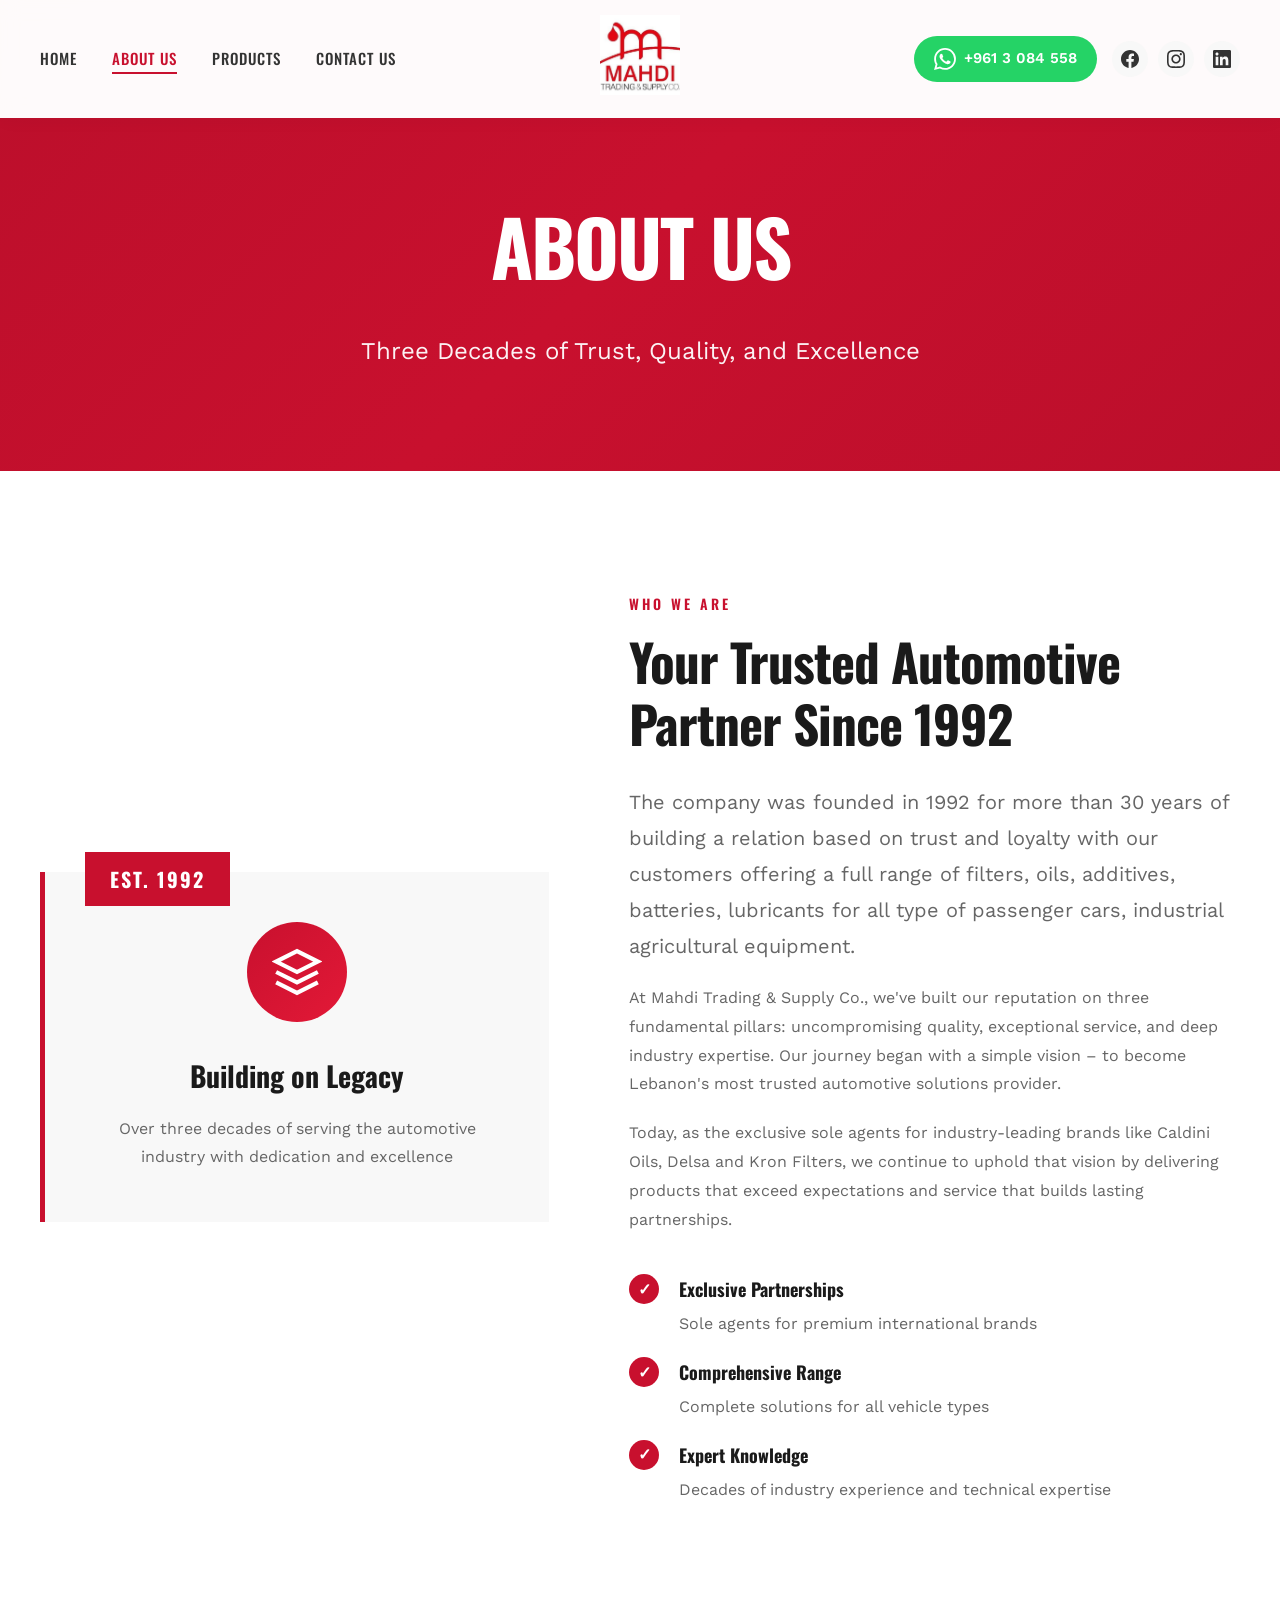
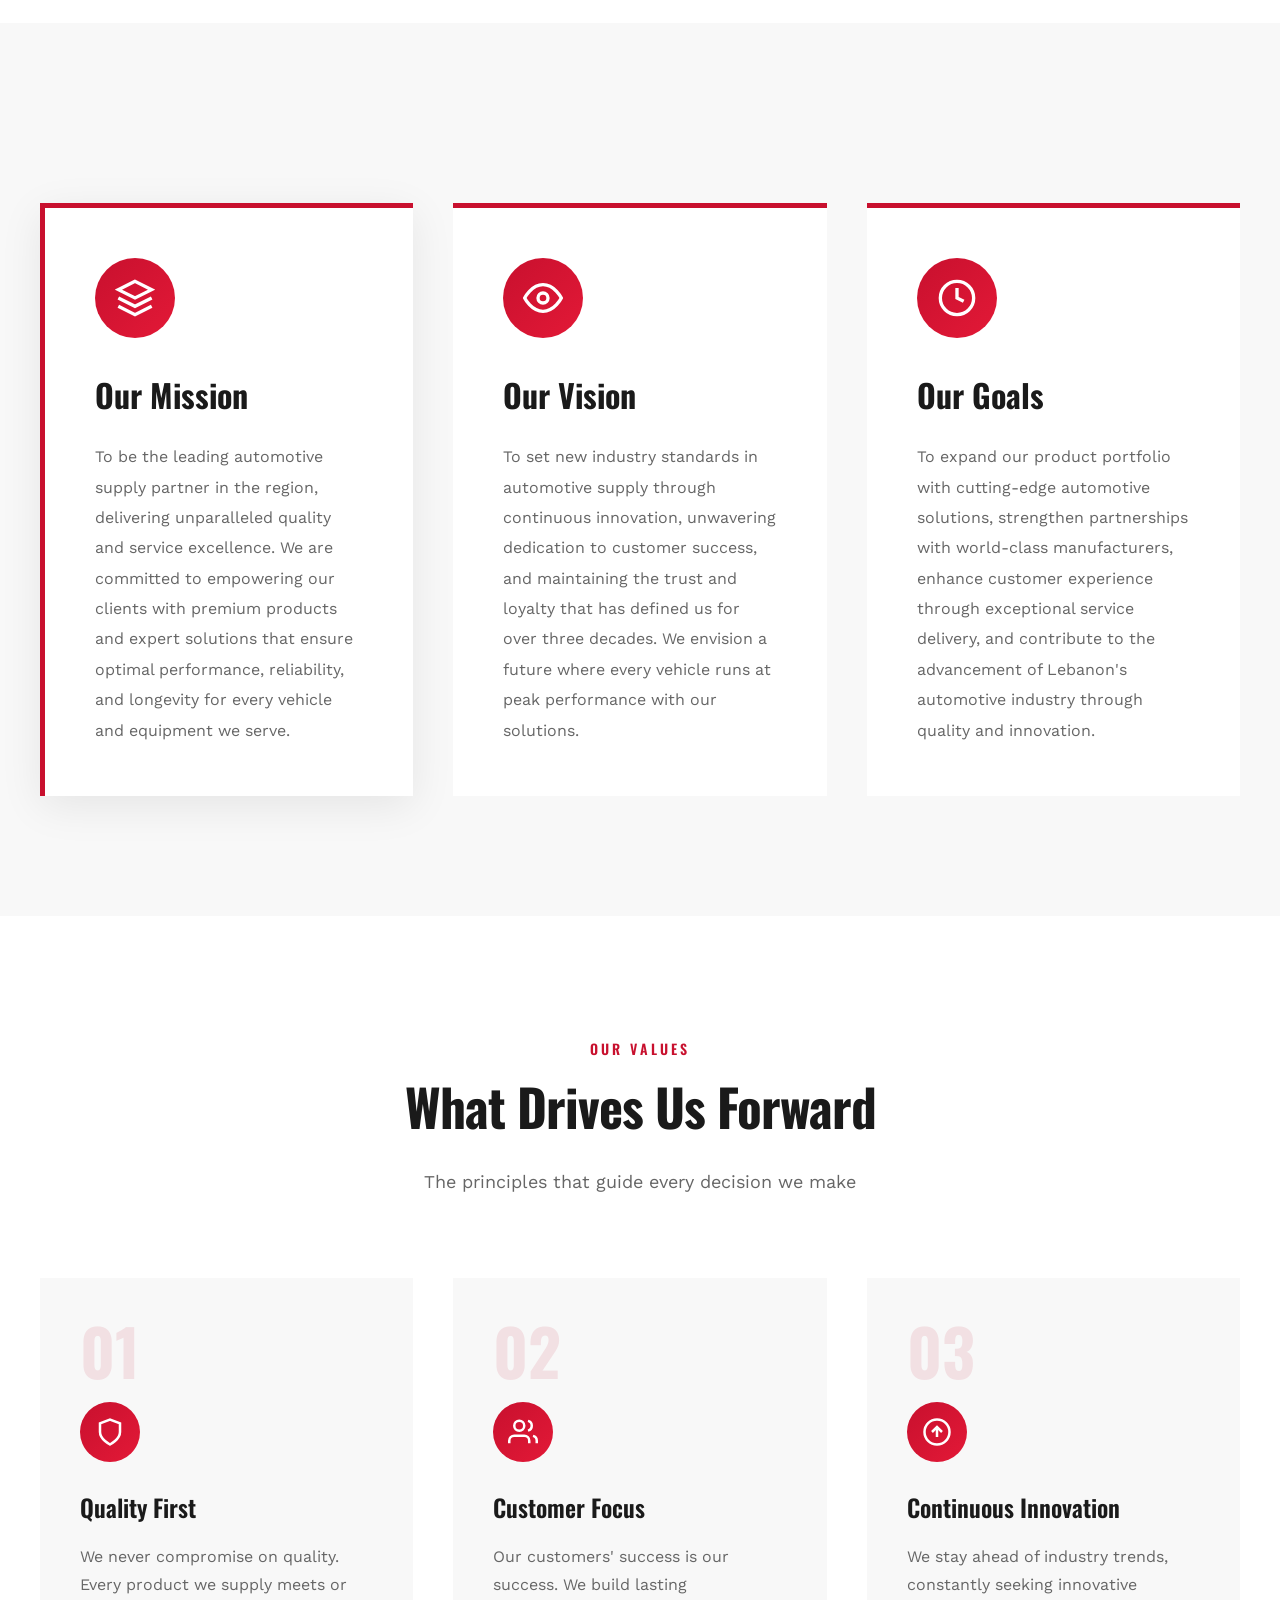
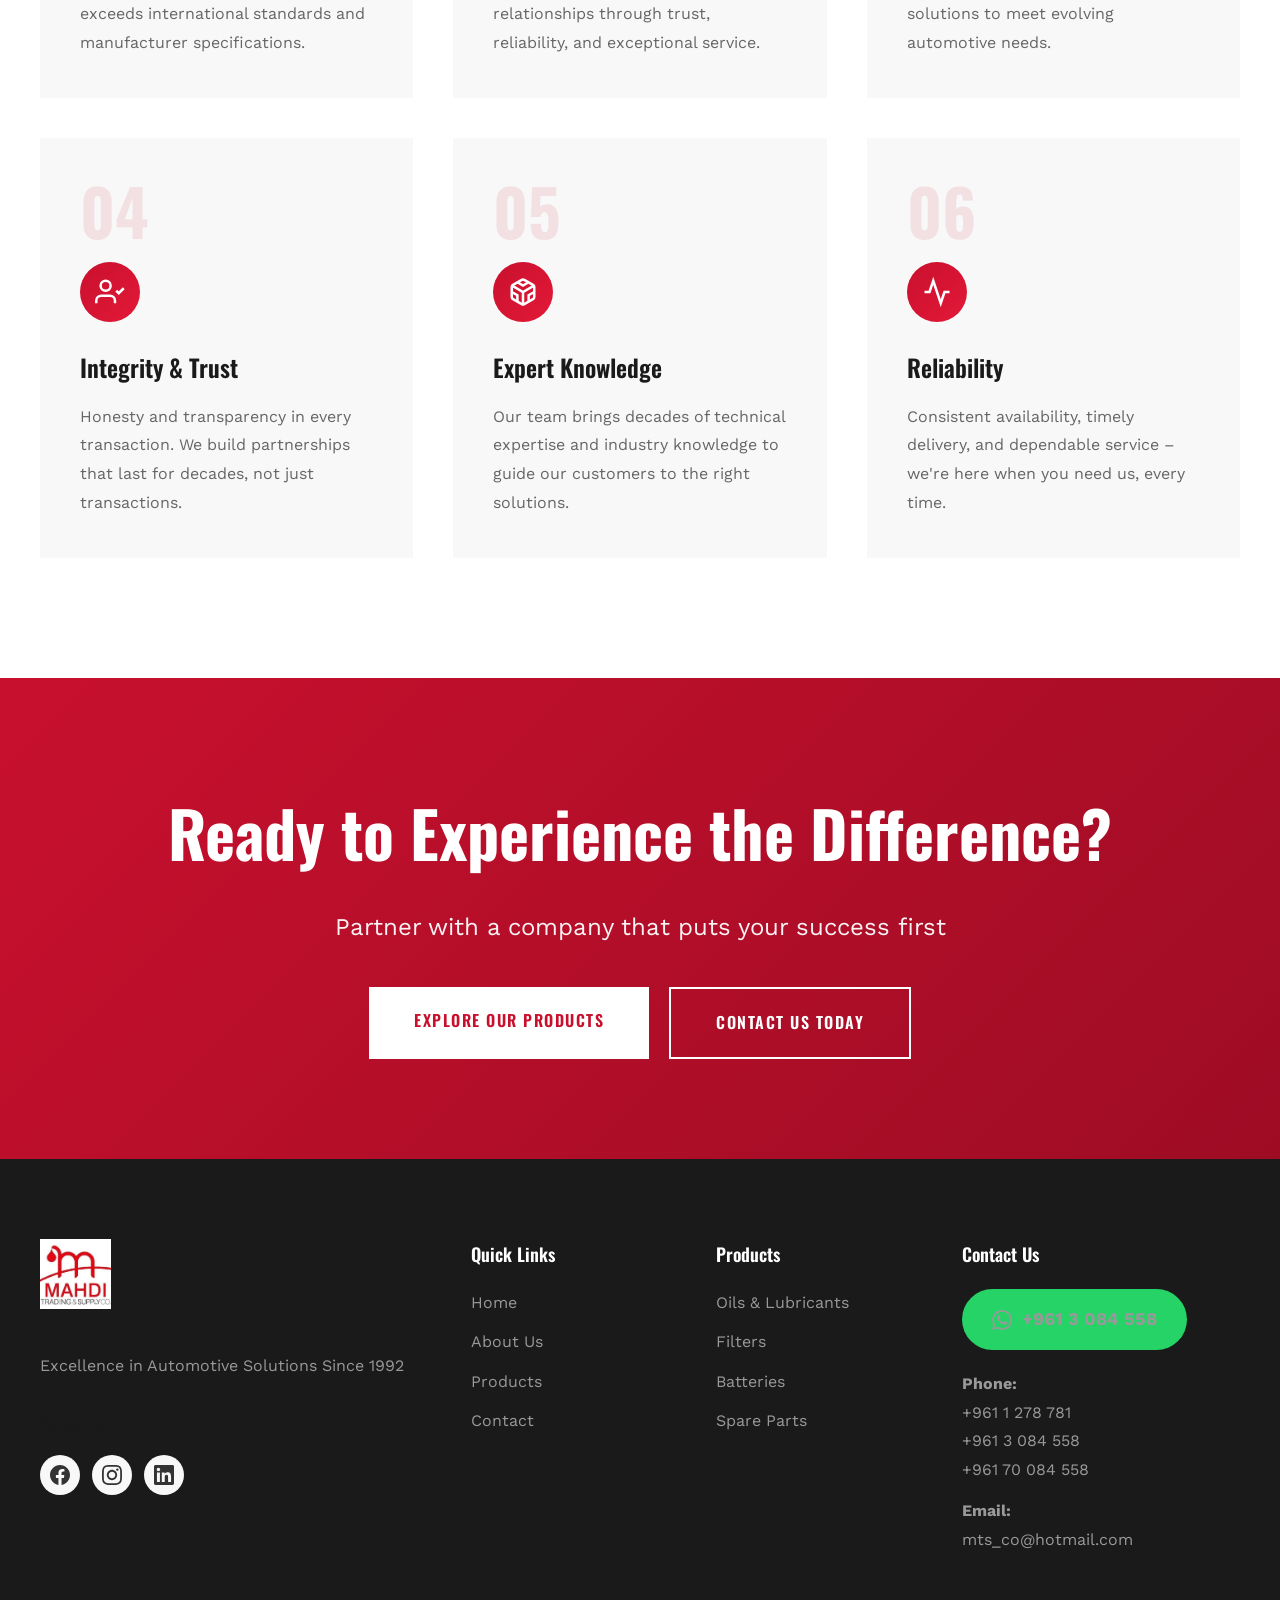
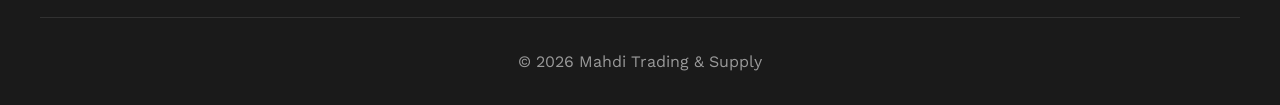
==== about.html @ 96a310af "Initial Commit" ====
<!DOCTYPE html>
<html lang="en">
<head>
    <meta charset="UTF-8">
    <meta name="viewport" content="width=device-width, initial-scale=1.0">
    <title>About Us - Mahdi Trading & Supply Co.</title>
    <link rel="icon" type="image/png" href="Images/logo.jpeg"><link rel="icon" type="image/png" href="Images/logo.jpeg">
    <link rel="stylesheet" href="styles.css">
    <link rel="preconnect" href="https://fonts.googleapis.com">
    <link rel="preconnect" href="https://fonts.gstatic.com" crossorigin>
    <link href="https://fonts.googleapis.com/css2?family=Oswald:wght@400;500;600;700&family=Work+Sans:wght@300;400;500;600&display=swap" rel="stylesheet">
</head>
<body class="about-page">
    <!-- Navigation -->
    <nav class="navbar" id="navbar">
        <div class="container nav-container">
            <ul class="nav-menu" id="navMenu">
                <li><a href="index.html" class="nav-link">Home</a></li>
                <li><a href="about.html" class="nav-link active">About Us</a></li>
                <li class="nav-dropdown">
                    <a href="products.html" class="nav-link">Products</a>
                    <ul class="dropdown-menu">
                        <li><a href="products.html#oils">Oils & Lubricants</a></li>
                        <li><a href="products.html#filters">Filters</a></li>
                        <li><a href="products.html#batteries">Batteries</a></li>
                        <li><a href="products.html#spareparts">Spare Parts</a></li>
                    </ul>
                </li>
                <li><a href="contact.html" class="nav-link">Contact Us</a></li>
            </ul>
            
            <div class="logo-container">
                <a href="index.html">
                    <img src="Images/logo.jpeg" alt="Mahdi Trading & Supply Co." class="logo">
                </a>
            </div>
            
            <!-- WhatsApp & Social Media -->
            <div class="header-whatsapp">
                <a href="https://wa.me/9613084558" target="_blank" class="whatsapp-btn" title="WhatsApp Us">
                    <svg viewBox="0 0 24 24" fill="currentColor">
                        <path d="M17.472 14.382c-.297-.149-1.758-.867-2.03-.967-.273-.099-.471-.148-.67.15-.197.297-.767.966-.94 1.164-.173.199-.347.223-.644.075-.297-.15-1.255-.463-2.39-1.475-.883-.788-1.48-1.761-1.653-2.059-.173-.297-.018-.458.13-.606.134-.133.298-.347.446-.52.149-.174.198-.298.298-.497.099-.198.05-.371-.025-.52-.075-.149-.669-1.612-.916-2.207-.242-.579-.487-.5-.669-.51-.173-.008-.371-.01-.57-.01-.198 0-.52.074-.792.372-.272.297-1.04 1.016-1.04 2.479 0 1.462 1.065 2.875 1.213 3.074.149.198 2.096 3.2 5.077 4.487.709.306 1.262.489 1.694.625.712.227 1.36.195 1.871.118.571-.085 1.758-.719 2.006-1.413.248-.694.248-1.289.173-1.413-.074-.124-.272-.198-.57-.347m-5.421 7.403h-.004a9.87 9.87 0 01-5.031-1.378l-.361-.214-3.741.982.998-3.648-.235-.374a9.86 9.86 0 01-1.51-5.26c.001-5.45 4.436-9.884 9.888-9.884 2.64 0 5.122 1.03 6.988 2.898a9.825 9.825 0 012.893 6.994c-.003 5.45-4.437 9.884-9.885 9.884m8.413-18.297A11.815 11.815 0 0012.05 0C5.495 0 .16 5.335.157 11.892c0 2.096.547 4.142 1.588 5.945L.057 24l6.305-1.654a11.882 11.882 0 005.683 1.448h.005c6.554 0 11.89-5.335 11.893-11.893a11.821 11.821 0 00-3.48-8.413z"/>
                    </svg>
                    <span>+961 3 084 558</span>
                </a>
                
                <div class="social-media-icons">
                    <a href="https://www.facebook.com/your-page" target="_blank" class="social-icon" title="Facebook">
                        <svg viewBox="0 0 24 24" fill="currentColor">
                            <path d="M24 12.073c0-6.627-5.373-12-12-12s-12 5.373-12 12c0 5.99 4.388 10.954 10.125 11.854v-8.385H7.078v-3.47h3.047V9.43c0-3.007 1.792-4.669 4.533-4.669 1.312 0 2.686.235 2.686.235v2.953H15.83c-1.491 0-1.956.925-1.956 1.874v2.25h3.328l-.532 3.47h-2.796v8.385C19.612 23.027 24 18.062 24 12.073z"/>
                        </svg>
                    </a>
                    <a href="https://www.instagram.com/your-account" target="_blank" class="social-icon" title="Instagram">
                        <svg viewBox="0 0 24 24" fill="currentColor">
                            <path d="M12 2.163c3.204 0 3.584.012 4.85.07 3.252.148 4.771 1.691 4.919 4.919.058 1.265.069 1.645.069 4.849 0 3.205-.012 3.584-.069 4.849-.149 3.225-1.664 4.771-4.919 4.919-1.266.058-1.644.07-4.85.07-3.204 0-3.584-.012-4.849-.07-3.26-.149-4.771-1.699-4.919-4.92-.058-1.265-.07-1.644-.07-4.849 0-3.204.013-3.583.07-4.849.149-3.227 1.664-4.771 4.919-4.919 1.266-.057 1.645-.069 4.849-.069zm0-2.163c-3.259 0-3.667.014-4.947.072-4.358.2-6.78 2.618-6.98 6.98-.059 1.281-.073 1.689-.073 4.948 0 3.259.014 3.668.072 4.948.2 4.358 2.618 6.78 6.98 6.98 1.281.058 1.689.072 4.948.072 3.259 0 3.668-.014 4.948-.072 4.354-.2 6.782-2.618 6.979-6.98.059-1.28.073-1.689.073-4.948 0-3.259-.014-3.667-.072-4.947-.196-4.354-2.617-6.78-6.979-6.98-1.281-.059-1.69-.073-4.949-.073zm0 5.838c-3.403 0-6.162 2.759-6.162 6.162s2.759 6.163 6.162 6.163 6.162-2.759 6.162-6.163c0-3.403-2.759-6.162-6.162-6.162zm0 10.162c-2.209 0-4-1.79-4-4 0-2.209 1.791-4 4-4s4 1.791 4 4c0 2.21-1.791 4-4 4zm6.406-11.845c-.796 0-1.441.645-1.441 1.44s.645 1.44 1.441 1.44c.795 0 1.439-.645 1.439-1.44s-.644-1.44-1.439-1.44z"/>
                        </svg>
                    </a>
                    <a href="https://www.linkedin.com/company/your-company" target="_blank" class="social-icon" title="LinkedIn">
                        <svg viewBox="0 0 24 24" fill="currentColor">
                            <path d="M20.447 20.452h-3.554v-5.569c0-1.328-.027-3.037-1.852-3.037-1.853 0-2.136 1.445-2.136 2.939v5.667H9.351V9h3.414v1.561h.046c.477-.9 1.637-1.85 3.37-1.85 3.601 0 4.267 2.37 4.267 5.455v6.286zM5.337 7.433c-1.144 0-2.063-.926-2.063-2.065 0-1.138.92-2.063 2.063-2.063 1.14 0 2.064.925 2.064 2.063 0 1.139-.925 2.065-2.064 2.065zm1.782 13.019H3.555V9h3.564v11.452zM22.225 0H1.771C.792 0 0 .774 0 1.729v20.542C0 23.227.792 24 1.771 24h20.451C23.2 24 24 23.227 24 22.271V1.729C24 .774 23.2 0 22.222 0h.003z"/>
                        </svg>
                    </a>
                </div>
            </div>

            <button class="nav-toggle" id="navToggle" aria-label="Toggle navigation">
                <span></span>
                <span></span>
                <span></span>
            </button>
        </div>
    </nav>

    <!-- Page Hero -->
    <section class="page-hero">
        <div class="hero-background">
            <div class="gradient-overlay"></div>
        </div>
        <div class="container">
            <div class="page-hero-content">
                <h1 class="page-title">About Us</h1>
                <p class="page-subtitle">Three Decades of Trust, Quality, and Excellence</p>
            </div>
        </div>
    </section>

    <!-- Who We Are Section -->
    <section class="who-we-are-section">
        <div class="container">
            <div class="content-wrapper">
                <div class="content-visual">
                    <div class="visual-card">
                        <div class="year-badge">EST. 1992</div>
                        <div class="visual-content">
                            <div class="icon-wrapper">
                                <svg viewBox="0 0 24 24" fill="none" stroke="currentColor" stroke-width="2">
                                    <path d="M12 2L2 7l10 5 10-5-10-5z"/>
                                    <path d="M2 17l10 5 10-5"/>
                                    <path d="M2 12l10 5 10-5"/>
                                </svg>
                            </div>
                            <h3>Building on Legacy</h3>
                            <p>Over three decades of serving the automotive industry with dedication and excellence</p>
                        </div>
                    </div>
                </div>

                <div class="content-text">
                    <div class="section-label-custom">Who We Are</div>
                    <h2 class="section-title-custom">Your Trusted Automotive Partner Since 1992</h2>
                    <div class="text-content">
                        <p class="lead-paragraph">
                            The company was founded in 1992 for more than 30 years of building a relation based on trust and loyalty with our customers offering a full range of filters, oils, additives, batteries, lubricants for all type of passenger cars, industrial agricultural equipment.
                        </p>
                        <p>
                            At Mahdi Trading & Supply Co., we've built our reputation on three fundamental pillars: uncompromising quality, exceptional service, and deep industry expertise. Our journey began with a simple vision – to become Lebanon's most trusted automotive solutions provider.
                        </p>
                        <p>
                            Today, as the exclusive sole agents for industry-leading brands like Caldini Oils, Delsa and Kron Filters, we continue to uphold that vision by delivering products that exceed expectations and service that builds lasting partnerships.
                        </p>
                    </div>

                    <div class="key-facts">
                        <div class="fact-item">
                            <div class="fact-icon">✓</div>
                            <div class="fact-text">
                                <strong>Exclusive Partnerships</strong>
                                <span>Sole agents for premium international brands</span>
                            </div>
                        </div>
                        <div class="fact-item">
                            <div class="fact-icon">✓</div>
                            <div class="fact-text">
                                <strong>Comprehensive Range</strong>
                                <span>Complete solutions for all vehicle types</span>
                            </div>
                        </div>
                        <div class="fact-item">
                            <div class="fact-icon">✓</div>
                            <div class="fact-text">
                                <strong>Expert Knowledge</strong>
                                <span>Decades of industry experience and technical expertise</span>
                            </div>
                        </div>
                    </div>
                </div>
            </div>
        </div>
    </section>

    <!-- Mission & Vision Section -->
    <section class="mission-vision-section">
        <div class="container">
            <div class="mission-vision-grid">
                <!-- Mission -->
                <div class="mv-card mission-card">
                    <div class="mv-icon">
                        <svg viewBox="0 0 24 24" fill="none" stroke="currentColor" stroke-width="2">
                            <path d="M12 2L2 7l10 5 10-5-10-5z"/>
                            <path d="M2 17l10 5 10-5"/>
                            <path d="M2 12l10 5 10-5"/>
                        </svg>
                    </div>
                    <h3 class="mv-title">Our Mission</h3>
                    <p class="mv-description">
                        To be the leading automotive supply partner in the region, delivering unparalleled quality and service excellence. We are committed to empowering our clients with premium products and expert solutions that ensure optimal performance, reliability, and longevity for every vehicle and equipment we serve.
                    </p>
                </div>

                <!-- Vision -->
                <div class="mv-card vision-card">
                    <div class="mv-icon">
                        <svg viewBox="0 0 24 24" fill="none" stroke="currentColor" stroke-width="2">
                            <path d="M1 12s4-8 11-8 11 8 11 8-4 8-11 8-11-8-11-8z"/>
                            <circle cx="12" cy="12" r="3"/>
                        </svg>
                    </div>
                    <h3 class="mv-title">Our Vision</h3>
                    <p class="mv-description">
                        To set new industry standards in automotive supply through continuous innovation, unwavering dedication to customer success, and maintaining the trust and loyalty that has defined us for over three decades. We envision a future where every vehicle runs at peak performance with our solutions.
                    </p>
                </div>

                <!-- Goals -->
                <div class="mv-card goals-card">
                    <div class="mv-icon">
                        <svg viewBox="0 0 24 24" fill="none" stroke="currentColor" stroke-width="2">
                            <circle cx="12" cy="12" r="10"/>
                            <polyline points="12 6 12 12 16 14"/>
                        </svg>
                    </div>
                    <h3 class="mv-title">Our Goals</h3>
                    <p class="mv-description">
                        To expand our product portfolio with cutting-edge automotive solutions, strengthen partnerships with world-class manufacturers, enhance customer experience through exceptional service delivery, and contribute to the advancement of Lebanon's automotive industry through quality and innovation.
                    </p>
                </div>
            </div>
        </div>
    </section>

    <!-- Core Values Section -->
    <section class="values-section">
        <div class="container">
            <div class="section-header-centered">
                <div class="section-label-custom">Our Values</div>
                <h2 class="section-title-custom">What Drives Us Forward</h2>
                <p class="section-subtitle-custom">The principles that guide every decision we make</p>
            </div>

            <div class="values-grid">
                <div class="value-card">
                    <div class="value-number">01</div>
                    <div class="value-icon">
                        <svg viewBox="0 0 24 24" fill="none" stroke="currentColor" stroke-width="2">
                            <path d="M12 22s8-4 8-10V5l-8-3-8 3v7c0 6 8 10 8 10z"/>
                        </svg>
                    </div>
                    <h3 class="value-title">Quality First</h3>
                    <p class="value-description">We never compromise on quality. Every product we supply meets or exceeds international standards and manufacturer specifications.</p>
                </div>

                <div class="value-card">
                    <div class="value-number">02</div>
                    <div class="value-icon">
                        <svg viewBox="0 0 24 24" fill="none" stroke="currentColor" stroke-width="2">
                            <path d="M17 21v-2a4 4 0 0 0-4-4H5a4 4 0 0 0-4 4v2"/>
                            <circle cx="9" cy="7" r="4"/>
                            <path d="M23 21v-2a4 4 0 0 0-3-3.87"/>
                            <path d="M16 3.13a4 4 0 0 1 0 7.75"/>
                        </svg>
                    </div>
                    <h3 class="value-title">Customer Focus</h3>
                    <p class="value-description">Our customers' success is our success. We build lasting relationships through trust, reliability, and exceptional service.</p>
                </div>

                <div class="value-card">
                    <div class="value-number">03</div>
                    <div class="value-icon">
                        <svg viewBox="0 0 24 24" fill="none" stroke="currentColor" stroke-width="2">
                            <circle cx="12" cy="12" r="10"/>
                            <polyline points="16 12 12 8 8 12"/>
                            <line x1="12" y1="16" x2="12" y2="8"/>
                        </svg>
                    </div>
                    <h3 class="value-title">Continuous Innovation</h3>
                    <p class="value-description">We stay ahead of industry trends, constantly seeking innovative solutions to meet evolving automotive needs.</p>
                </div>

                <div class="value-card">
                    <div class="value-number">04</div>
                    <div class="value-icon">
                        <svg viewBox="0 0 24 24" fill="none" stroke="currentColor" stroke-width="2">
                            <path d="M16 21v-2a4 4 0 0 0-4-4H5a4 4 0 0 0-4 4v2"/>
                            <circle cx="8.5" cy="7" r="4"/>
                            <polyline points="17 11 19 13 23 9"/>
                        </svg>
                    </div>
                    <h3 class="value-title">Integrity & Trust</h3>
                    <p class="value-description">Honesty and transparency in every transaction. We build partnerships that last for decades, not just transactions.</p>
                </div>

                <div class="value-card">
                    <div class="value-number">05</div>
                    <div class="value-icon">
                        <svg viewBox="0 0 24 24" fill="none" stroke="currentColor" stroke-width="2">
                            <path d="M21 16V8a2 2 0 0 0-1-1.73l-7-4a2 2 0 0 0-2 0l-7 4A2 2 0 0 0 3 8v8a2 2 0 0 0 1 1.73l7 4a2 2 0 0 0 2 0l7-4A2 2 0 0 0 21 16z"/>
                            <polyline points="7.5 4.21 12 6.81 16.5 4.21"/>
                            <polyline points="7.5 19.79 7.5 14.6 3 12"/>
                            <polyline points="21 12 16.5 14.6 16.5 19.79"/>
                            <polyline points="3.27 6.96 12 12.01 20.73 6.96"/>
                            <line x1="12" y1="22.08" x2="12" y2="12"/>
                        </svg>
                    </div>
                    <h3 class="value-title">Expert Knowledge</h3>
                    <p class="value-description">Our team brings decades of technical expertise and industry knowledge to guide our customers to the right solutions.</p>
                </div>

                <div class="value-card">
                    <div class="value-number">06</div>
                    <div class="value-icon">
                        <svg viewBox="0 0 24 24" fill="none" stroke="currentColor" stroke-width="2">
                            <polyline points="22 12 18 12 15 21 9 3 6 12 2 12"/>
                        </svg>
                    </div>
                    <h3 class="value-title">Reliability</h3>
                    <p class="value-description">Consistent availability, timely delivery, and dependable service – we're here when you need us, every time.</p>
                </div>
            </div>
        </div>
    </section>

    <!-- CTA Section -->
    <section class="cta-section-alt">
        <div class="container">
            <div class="cta-content-centered">
                <h2 class="cta-title-large">Ready to Experience the Difference?</h2>
                <p class="cta-subtitle-large">Partner with a company that puts your success first</p>
                <div class="cta-buttons-centered">
                    <a href="products.html" class="btn btn-primary-large">Explore Our Products</a>
                    <a href="contact.html" class="btn btn-secondary-large">Contact Us Today</a>
                </div>
            </div>
        </div>
    </section>

    <!-- Footer -->
    <footer class="footer">
        <div class="container">
            <div class="footer-content">
                <div class="footer-logo">
                    <img src="Images/logo.jpeg" alt="Mahdi Trading & Supply Co." class="logo">
                    <p class="footer-tagline">Excellence in Automotive Solutions Since 1992</p>
                    <div class="footer-social-media">
                        <h4>Follow Us</h4>
                        <div class="footer-social-icons">
                            <a href="https://www.facebook.com/your-page" target="_blank" class="footer-social-icon" title="Facebook">
                                <svg viewBox="0 0 24 24" fill="currentColor">
                                    <path d="M24 12.073c0-6.627-5.373-12-12-12s-12 5.373-12 12c0 5.99 4.388 10.954 10.125 11.854v-8.385H7.078v-3.47h3.047V9.43c0-3.007 1.792-4.669 4.533-4.669 1.312 0 2.686.235 2.686.235v2.953H15.83c-1.491 0-1.956.925-1.956 1.874v2.25h3.328l-.532 3.47h-2.796v8.385C19.612 23.027 24 18.062 24 12.073z"/>
                                </svg>
                            </a>
                            <a href="https://www.instagram.com/your-account" target="_blank" class="footer-social-icon" title="Instagram">
                                <svg viewBox="0 0 24 24" fill="currentColor">
                                    <path d="M12 2.163c3.204 0 3.584.012 4.85.07 3.252.148 4.771 1.691 4.919 4.919.058 1.265.069 1.645.069 4.849 0 3.205-.012 3.584-.069 4.849-.149 3.225-1.664 4.771-4.919 4.919-1.266.058-1.644.07-4.85.07-3.204 0-3.584-.012-4.849-.07-3.26-.149-4.771-1.699-4.919-4.92-.058-1.265-.07-1.644-.07-4.849 0-3.204.013-3.583.07-4.849.149-3.227 1.664-4.771 4.919-4.919 1.266-.057 1.645-.069 4.849-.069zm0-2.163c-3.259 0-3.667.014-4.947.072-4.358.2-6.78 2.618-6.98 6.98-.059 1.281-.073 1.689-.073 4.948 0 3.259.014 3.668.072 4.948.2 4.358 2.618 6.78 6.98 6.98 1.281.058 1.689.072 4.948.072 3.259 0 3.668-.014 4.948-.072 4.354-.2 6.782-2.618 6.979-6.98.059-1.28.073-1.689.073-4.948 0-3.259-.014-3.667-.072-4.947-.196-4.354-2.617-6.78-6.979-6.98-1.281-.059-1.69-.073-4.949-.073zm0 5.838c-3.403 0-6.162 2.759-6.162 6.162s2.759 6.163 6.162 6.163 6.162-2.759 6.162-6.163c0-3.403-2.759-6.162-6.162-6.162zm0 10.162c-2.209 0-4-1.79-4-4 0-2.209 1.791-4 4-4s4 1.791 4 4c0 2.21-1.791 4-4 4zm6.406-11.845c-.796 0-1.441.645-1.441 1.44s.645 1.44 1.441 1.44c.795 0 1.439-.645 1.439-1.44s-.644-1.44-1.439-1.44z"/>
                                </svg>
                            </a>
                            <a href="https://www.linkedin.com/company/your-company" target="_blank" class="footer-social-icon" title="LinkedIn">
                                <svg viewBox="0 0 24 24" fill="currentColor">
                                    <path d="M20.447 20.452h-3.554v-5.569c0-1.328-.027-3.037-1.852-3.037-1.853 0-2.136 1.445-2.136 2.939v5.667H9.351V9h3.414v1.561h.046c.477-.9 1.637-1.85 3.37-1.85 3.601 0 4.267 2.37 4.267 5.455v6.286zM5.337 7.433c-1.144 0-2.063-.926-2.063-2.065 0-1.138.92-2.063 2.063-2.063 1.14 0 2.064.925 2.064 2.063 0 1.139-.925 2.065-2.064 2.065zm1.782 13.019H3.555V9h3.564v11.452zM22.225 0H1.771C.792 0 0 .774 0 1.729v20.542C0 23.227.792 24 1.771 24h20.451C23.2 24 24 23.227 24 22.271V1.729C24 .774 23.2 0 22.222 0h.003z"/>
                                </svg>
                            </a>
                        </div>
                    </div>
                </div>
                
                <div class="footer-links">
                    <h4>Quick Links</h4>
                    <ul>
                        <li><a href="index.html">Home</a></li>
                        <li><a href="about.html">About Us</a></li>
                        <li><a href="products.html">Products</a></li>
                        <li><a href="contact.html">Contact</a></li>
                    </ul>
                </div>
                
                <div class="footer-products">
                    <h4>Products</h4>
                    <ul>
                        <li><a href="products.html#oils">Oils & Lubricants</a></li>
                        <li><a href="products.html#filters">Filters</a></li>
                        <li><a href="products.html#batteries">Batteries</a></li>
                        <li><a href="products.html#spareparts">Spare Parts</a></li>
                    </ul>
                </div>
                
                <div class="footer-contact">
                    <h4>Contact Us</h4>
                    <div class="footer-whatsapp-highlight">
                        <a href="https://wa.me/9613084558" target="_blank" class="footer-whatsapp-btn">
                            <svg viewBox="0 0 24 24" fill="currentColor">
                                <path d="M17.472 14.382c-.297-.149-1.758-.867-2.03-.967-.273-.099-.471-.148-.67.15-.197.297-.767.966-.94 1.164-.173.199-.347.223-.644.075-.297-.15-1.255-.463-2.39-1.475-.883-.788-1.48-1.761-1.653-2.059-.173-.297-.018-.458.13-.606.134-.133.298-.347.446-.52.149-.174.198-.298.298-.497.099-.198.05-.371-.025-.52-.075-.149-.669-1.612-.916-2.207-.242-.579-.487-.5-.669-.51-.173-.008-.371-.01-.57-.01-.198 0-.52.074-.792.372-.272.297-1.04 1.016-1.04 2.479 0 1.462 1.065 2.875 1.213 3.074.149.198 2.096 3.2 5.077 4.487.709.306 1.262.489 1.694.625.712.227 1.36.195 1.871.118.571-.085 1.758-.719 2.006-1.413.248-.694.248-1.289.173-1.413-.074-.124-.272-.198-.57-.347m-5.421 7.403h-.004a9.87 9.87 0 01-5.031-1.378l-.361-.214-3.741.982.998-3.648-.235-.374a9.86 9.86 0 01-1.51-5.26c.001-5.45 4.436-9.884 9.888-9.884 2.64 0 5.122 1.03 6.988 2.898a9.825 9.825 0 012.893 6.994c-.003 5.45-4.437 9.884-9.885 9.884m8.413-18.297A11.815 11.815 0 0012.05 0C5.495 0 .16 5.335.157 11.892c0 2.096.547 4.142 1.588 5.945L.057 24l6.305-1.654a11.882 11.882 0 005.683 1.448h.005c6.554 0 11.89-5.335 11.893-11.893a11.821 11.821 0 00-3.48-8.413z"/>
                            </svg>
                            <span>+961 3 084 558</span>
                        </a>
                    </div>
                    <p><strong>Phone:</strong><br>
                        <a href="tel:+9611278781">+961 1 278 781</a><br>
                        <a href="tel:+9613084558">+961 3 084 558</a><br>
                        <a href="tel:+96170084558">+961 70 084 558</a>
                    </p>
                    <p><strong>Email:</strong><br>
                        <a href="mailto:mts_co@hotmail.com?subject=Product Inquiry&body=Hello, I would like to know more about..."><span class="__cf_email__" data-cfemail="8be6fff8d4e8e4cbe3e4ffe6eae2e7a5e8e4e6">mts_co@hotmail.com</span></a>
                    </p>
                </div>
            </div>
            <div class="footer-bottom">
                <p>&copy; 2026 Mahdi Trading & Supply</p>
                    <script src="script.js"></script>
            </div>
        </div>
    </footer>
    <script src="script.js"></script>
</body>
</html>
---- styles.css ----
:root {
    /* Color Palette - Extracted from Logo */
    --primary-red: #C8102E;
    --dark-red: #9E0C24;
    --light-red: #E31937;
    --accent-red: #FF1744;
    
    --dark-gray: #1a1a1a;
    --medium-gray: #333333;
    --light-gray: #666666;
    --lighter-gray: #999999;
    --bg-light: #f8f8f8;
    --white: #ffffff;
    
    /* Typography */
    --font-display: 'Oswald', sans-serif;
    --font-body: 'Work Sans', sans-serif;
    
    /* Spacing */
    --section-padding: 120px;
    --container-padding: 80px;
    
    /* Transitions */
    --transition-smooth: all 0.4s cubic-bezier(0.4, 0, 0.2, 1);
    --transition-fast: all 0.2s ease;
}

* {
    margin: 0;
    padding: 0;
    box-sizing: border-box;
}

html {
    scroll-behavior: smooth;
}

body {
    font-family: var(--font-body);
    color: var(--medium-gray);
    line-height: 1.7;
    overflow-x: hidden;
    background: var(--white);
    font-size: 16px;
}

.container {
    max-width: 1600px;
    margin: 0 auto;
    padding: 0 40px;
}

/* Navigation */
.navbar {
    position: fixed;
    top: 0;
    left: 0;
    right: 0;
    background: rgba(255, 255, 255, 0.98);
    backdrop-filter: blur(10px);
    z-index: 1000;
    transition: var(--transition-smooth);
    box-shadow: 0 2px 20px rgba(0, 0, 0, 0.03);
}

.navbar.scrolled {
    box-shadow: 0 2px 30px rgba(0, 0, 0, 0.1);
}

.nav-container {
    display: grid;
    grid-template-columns: 1fr auto 1fr;
    align-items: center;
    padding: 15px 40px;
    gap: 20px;
}

.logo-container {
    grid-column: 2;
    display: flex;
    justify-content: center;
    align-items: center;
}

.logo {
    height: 80px;
    width: auto;
    transition: var(--transition-smooth);
}

.nav-menu {
    grid-column: 1;
    display: flex;
    list-style: none;
    gap: 35px;
    align-items: center;
    justify-content: flex-start;
}

.nav-link {
    text-decoration: none;
    color: var(--medium-gray);
    font-weight: 500;
    font-size: 15px;
    text-transform: uppercase;
    letter-spacing: 1px;
    position: relative;
    transition: var(--transition-fast);
    font-family: var(--font-display);
}

.nav-link::after {
    content: '';
    position: absolute;
    bottom: -5px;
    left: 0;
    width: 0;
    height: 2px;
    background: var(--primary-red);
    transition: var(--transition-smooth);
}

.nav-link:hover,
.nav-link.active {
    color: var(--primary-red);
}

.nav-link:hover::after,
.nav-link.active::after {
    width: 100%;
}

/* Dropdown Menu */
.nav-dropdown {
    position: relative;
}

.dropdown-menu {
    position: absolute;
    top: 100%;
    left: 0;
    background: var(--white);
    list-style: none;
    padding: 20px 0;
    min-width: 220px;
    box-shadow: 0 10px 40px rgba(0, 0, 0, 0.15);
    opacity: 0;
    visibility: hidden;
    transform: translateY(20px);
    transition: var(--transition-smooth);
    margin-top: 20px;
}

.nav-dropdown:hover .dropdown-menu {
    opacity: 1;
    visibility: visible;
    transform: translateY(0);
}

.dropdown-menu li {
    padding: 0;
}

.dropdown-menu a {
    display: block;
    padding: 12px 30px;
    color: var(--medium-gray);
    text-decoration: none;
    font-family: var(--font-body);
    font-size: 14px;
    text-transform: none;
    letter-spacing: 0.5px;
    transition: var(--transition-fast);
}

.dropdown-menu a:hover {
    background: var(--bg-light);
    color: var(--primary-red);
    padding-left: 40px;
}

.nav-toggle {
    display: none;
    flex-direction: column;
    gap: 5px;
    background: none;
    border: none;
    cursor: pointer;
    padding: 5px;
}

.nav-toggle span {
    width: 28px;
    height: 3px;
    background: var(--primary-red);
    transition: var(--transition-smooth);
    border-radius: 2px;
}

/* Hero Section */
.hero {
    position: relative;
    min-height: 100vh;
    display: flex;
    align-items: center;
    justify-content: center;
    padding-top: 100px;
    overflow: hidden;
}

.hero-background {
    position: absolute;
    top: 0;
    left: 0;
    right: 0;
    bottom: 0;
    z-index: 0;
}

.gradient-overlay {
    position: absolute;
    top: 0;
    left: 0;
    right: 0;
    bottom: 0;
    background: linear-gradient(135deg, 
        rgba(200, 16, 46, 0.03) 0%, 
        rgba(255, 255, 255, 0.95) 50%,
        rgba(200, 16, 46, 0.05) 100%);
}

.pattern-overlay {
    position: absolute;
    top: 0;
    left: 0;
    right: 0;
    bottom: 0;
    opacity: 0.03;
    background-image: 
        repeating-linear-gradient(45deg, transparent, transparent 35px, var(--primary-red) 35px, var(--primary-red) 36px),
        repeating-linear-gradient(-45deg, transparent, transparent 35px, var(--primary-red) 35px, var(--primary-red) 36px);
}

.hero-content {
    position: relative;
    z-index: 1;
    display: grid;
    grid-template-columns: 1fr;
    gap: 60px;
    align-items: center;
    animation: fadeInUp 1s ease-out;
}

@keyframes fadeInUp {
    from {
        opacity: 0;
        transform: translateY(40px);
    }
    to {
        opacity: 1;
        transform: translateY(0);
    }
}

.hero-badge {
    display: inline-block;
    padding: 8px 20px;
    background: var(--primary-red);
    color: var(--white);
    font-family: var(--font-display);
    font-size: 14px;
    letter-spacing: 2px;
    text-transform: uppercase;
    font-weight: 600;
    margin-bottom: 30px;
    animation: fadeInUp 1s ease-out 0.2s both;
}

.hero-title {
    font-family: var(--font-display);
    margin-bottom: 30px;
}

.title-main {
    display: block;
    font-size: clamp(3rem, 7vw, 5.5rem);
    font-weight: 700;
    line-height: 1.1;
    color: var(--dark-gray);
    letter-spacing: -2px;
    animation: fadeInUp 1s ease-out 0.3s both;
}

.title-sub {
    display: block;
    font-size: clamp(2rem, 5vw, 4rem);
    font-weight: 400;
    color: var(--primary-red);
    letter-spacing: -1px;
    animation: fadeInUp 1s ease-out 0.4s both;
}

.hero-description {
    font-size: 1.25rem;
    color: var(--light-gray);
    max-width: 600px;
    margin-bottom: 40px;
    line-height: 1.8;
    animation: fadeInUp 1s ease-out 0.5s both;
}

.hero-buttons {
    display: flex;
    gap: 20px;
    flex-wrap: wrap;
    animation: fadeInUp 1s ease-out 0.6s both;
}

.btn {
    padding: 18px 40px;
    font-family: var(--font-display);
    font-size: 15px;
    font-weight: 600;
    text-transform: uppercase;
    letter-spacing: 1.5px;
    text-decoration: none;
    border: none;
    cursor: pointer;
    transition: var(--transition-smooth);
    position: relative;
    overflow: hidden;
    display: inline-block;
}

.btn::before {
    content: '';
    position: absolute;
    top: 0;
    left: -100%;
    width: 100%;
    height: 100%;
    background: rgba(255, 255, 255, 0.2);
    transition: var(--transition-smooth);
}

.btn:hover::before {
    left: 100%;
}

.btn-primary {
    background: var(--primary-red);
    color: var(--white);
}

.btn-primary:hover {
    background: var(--dark-red);
    transform: translateY(-2px);
    box-shadow: 0 10px 30px rgba(200, 16, 46, 0.3);
}

.btn-secondary {
    background: transparent;
    color: var(--primary-red);
    border: 2px solid var(--primary-red);
}

.btn-secondary:hover {
    background: var(--primary-red);
    color: var(--white);
    transform: translateY(-2px);
}

.btn-full {
    width: 100%;
}

.hero-stats {
    display: grid;
    grid-template-columns: repeat(auto-fit, minmax(150px, 1fr));
    gap: 30px;
    margin-top: 60px;
    animation: fadeInUp 1s ease-out 0.7s both;
}

.stat-card {
    text-align: center;
    padding: 30px 20px;
    background: var(--white);
    border-left: 4px solid var(--primary-red);
    box-shadow: 0 5px 20px rgba(0, 0, 0, 0.05);
    transition: var(--transition-smooth);
}

.stat-card:hover {
    transform: translateY(-5px);
    box-shadow: 0 10px 40px rgba(0, 0, 0, 0.1);
}

.stat-number {
    font-family: var(--font-display);
    font-size: 3rem;
    font-weight: 700;
    color: var(--primary-red);
    margin-bottom: 10px;
}

.stat-label {
    font-size: 0.9rem;
    color: var(--light-gray);
    text-transform: uppercase;
    letter-spacing: 1px;
    font-weight: 500;
}

.scroll-indicator {
    position: absolute;
    bottom: 40px;
    left: 50%;
    transform: translateX(-50%);
    display: flex;
    flex-direction: column;
    align-items: center;
    gap: 10px;
    color: var(--lighter-gray);
    font-size: 12px;
    text-transform: uppercase;
    letter-spacing: 2px;
    animation: bounce 2s infinite;
}

@keyframes bounce {
    0%, 100% {
        transform: translateX(-50%) translateY(0);
    }
    50% {
        transform: translateX(-50%) translateY(-10px);
    }
}

.scroll-line {
    width: 2px;
    height: 40px;
    background: linear-gradient(to bottom, var(--primary-red), transparent);
}

/* Section Styles */
section {
    padding: var(--section-padding) 0;
}

.section-header {
    margin-bottom: 80px;
}

.section-header.centered {
    text-align: center;
}

.section-label {
    display: inline-block;
    font-family: var(--font-display);
    font-size: 14px;
    font-weight: 600;
    letter-spacing: 3px;
    text-transform: uppercase;
    color: var(--primary-red);
    margin-bottom: 15px;
    position: relative;
    padding-left: 60px;
}

.section-label::before {
    content: '';
    position: absolute;
    left: 0;
    top: 50%;
    transform: translateY(-50%);
    width: 45px;
    height: 2px;
    background: var(--primary-red);
}

.section-header.centered .section-label {
    padding-left: 0;
}

.section-header.centered .section-label::before {
    display: none;
}

.section-title {
    font-family: var(--font-display);
    font-size: clamp(2.5rem, 5vw, 4rem);
    font-weight: 700;
    color: var(--dark-gray);
    letter-spacing: -1px;
    line-height: 1.2;
}

.section-subtitle {
    font-size: 1.125rem;
    color: var(--light-gray);
    margin-top: 20px;
    max-width: 700px;
    margin-left: auto;
    margin-right: auto;
}

.section-description {
    font-size: 1.125rem;
    color: var(--light-gray);
    margin-top: 20px;
    line-height: 1.8;
}

/* About Section */
.about-section {
    background: var(--bg-light);
}

.about-content {
    display: grid;
    grid-template-columns: 1fr 1fr;
    gap: 80px;
    align-items: start;
}

.about-intro {
    margin-bottom: 50px;
}

.lead-text {
    font-size: 1.125rem;
    line-height: 2;
    color: var(--medium-gray);
}

.mission-card {
    background: var(--white);
    padding: 50px;
    border-left: 5px solid var(--primary-red);
    box-shadow: 0 10px 40px rgba(0, 0, 0, 0.08);
}

.mission-icon {
    width: 80px;
    height: 80px;
    background: linear-gradient(135deg, var(--primary-red), var(--light-red));
    border-radius: 50%;
    display: flex;
    align-items: center;
    justify-content: center;
    color: var(--white);
    margin-bottom: 25px;
}

.mission-title {
    font-family: var(--font-display);
    font-size: 1.75rem;
    color: var(--dark-gray);
    margin-bottom: 20px;
    font-weight: 600;
}

.mission-text {
    color: var(--light-gray);
    line-height: 1.9;
}

.about-features {
    display: grid;
    grid-template-columns: 1fr;
    gap: 30px;
}

.feature-card {
    padding: 35px;
    background: var(--white);
    transition: var(--transition-smooth);
    border: 1px solid rgba(200, 16, 46, 0.1);
    position: relative;
    overflow: hidden;
}

.feature-card::before {
    content: '';
    position: absolute;
    top: 0;
    left: 0;
    width: 4px;
    height: 0;
    background: var(--primary-red);
    transition: var(--transition-smooth);
}

.feature-card:hover {
    transform: translateX(10px);
    box-shadow: 0 10px 40px rgba(0, 0, 0, 0.1);
}

.feature-card:hover::before {
    height: 100%;
}

.feature-number {
    font-family: var(--font-display);
    font-size: 3.5rem;
    font-weight: 700;
    color: rgba(200, 16, 46, 0.1);
    line-height: 1;
    margin-bottom: 15px;
}

.feature-title {
    font-family: var(--font-display);
    font-size: 1.25rem;
    color: var(--dark-gray);
    margin-bottom: 12px;
    font-weight: 600;
}

.feature-description {
    color: var(--light-gray);
    line-height: 1.7;
}

/* Partners Section */
.partners-section {
    background: var(--white);
}

.main-partners {
    margin-bottom: 80px;
}

.partner-badge {
    text-align: center;
    font-family: var(--font-display);
    font-size: 16px;
    font-weight: 600;
    color: var(--primary-red);
    text-transform: uppercase;
    letter-spacing: 2px;
    margin-bottom: 50px;
    padding: 15px 30px;
    background: rgba(200, 16, 46, 0.05);
    display: inline-block;
    border-left: 4px solid var(--primary-red);
}

.main-partners-grid {
    display: grid;
    grid-template-columns: repeat(auto-fit, minmax(450px, 1fr));
    gap: 50px;
}

.main-partner-card {
    background: var(--bg-light);
    padding: 60px 50px;
    text-align: center;
    transition: var(--transition-smooth);
    border-top: 4px solid transparent;
    text-decoration: none;
    display: block;
}

.main-partner-card:hover {
    background: var(--white);
    border-top-color: var(--primary-red);
    box-shadow: 0 20px 60px rgba(0, 0, 0, 0.15);
    transform: translateY(-10px);
}

.partner-logo-wrapper {
    margin-bottom: 30px;
}

.partner-logo-placeholder {
    width: 120px;
    height: 120px;
    margin: 0 auto;
    background: linear-gradient(135deg, var(--light-gray), var(--lighter-gray));
    border-radius: 50%;
    display: flex;
    align-items: center;
    justify-content: center;
    box-shadow: 0 10px 30px rgba(0, 0, 0, 0.1);
    transition: var(--transition-smooth);
}

.partner-logo-placeholder.main {
    width: 180px;
    height: 180px;
    background: linear-gradient(135deg, var(--primary-red), var(--light-red));
    box-shadow: 0 15px 50px rgba(200, 16, 46, 0.3);
}

.main-partner-card:hover .partner-logo-placeholder {
    transform: scale(1.1) rotate(5deg);
}

.partner-initial {
    font-family: var(--font-display);
    font-size: 3rem;
    font-weight: 700;
    color: var(--white);
}

.partner-logo-placeholder.main .partner-initial {
    font-size: 5rem;
}

.partner-name {
    font-family: var(--font-display);
    font-size: 2rem;
    color: var(--dark-gray);
    margin-bottom: 15px;
    font-weight: 600;
}

.partner-category {
    font-size: 0.9rem;
    color: var(--primary-red);
    text-transform: uppercase;
    letter-spacing: 2px;
    font-weight: 600;
    margin-bottom: 20px;
}

.partner-description {
    color: var(--light-gray);
    line-height: 1.8;
    font-size: 1.05rem;
}

/* Partners Categories */
.partners-categories {
    margin-top: 80px;
}

.category-section {
    margin-bottom: 60px;
}

.category-title {
    font-family: var(--font-display);
    font-size: 1.75rem;
    color: var(--dark-gray);
    margin-bottom: 30px;
    display: flex;
    align-items: center;
    gap: 15px;
    font-weight: 600;
}

.category-icon {
    width: 32px;
    height: 32px;
    color: var(--primary-red);
}

.partners-grid {
    display: grid;
    grid-template-columns: repeat(auto-fill, minmax(200px, 1fr));
    gap: 30px;
}

.partner-mini-card {
    background: var(--bg-light);
    padding: 35px 25px;
    text-align: center;
    transition: var(--transition-smooth);
    text-decoration: none;
    display: block;
    border: 2px solid transparent;
}

.partner-mini-card:hover {
    background: var(--white);
    border-color: var(--primary-red);
    transform: translateY(-5px);
    box-shadow: 0 10px 30px rgba(0, 0, 0, 0.1);
}

.partner-mini-logo {
    width: 80px;
    height: 80px;
    margin: 0 auto 20px;
    background: linear-gradient(135deg, var(--light-gray), var(--lighter-gray));
    border-radius: 50%;
    display: flex;
    align-items: center;
    justify-content: center;
    font-family: var(--font-display);
    font-size: 1.5rem;
    font-weight: 700;
    color: var(--white);
    transition: var(--transition-smooth);
}

.partner-mini-logo.large {
    width: 100px;
    height: 100px;
    font-size: 1.75rem;
}

.partner-mini-card:hover .partner-mini-logo {
    transform: scale(1.1);
    background: linear-gradient(135deg, var(--primary-red), var(--light-red));
}

.partner-mini-name {
    font-family: var(--font-display);
    font-size: 1.125rem;
    color: var(--dark-gray);
    margin-bottom: 8px;
    font-weight: 600;
}

.agent-badge {
    display: inline-block;
    font-size: 0.75rem;
    color: var(--primary-red);
    background: rgba(200, 16, 46, 0.1);
    padding: 5px 12px;
    border-radius: 20px;
    text-transform: uppercase;
    letter-spacing: 1px;
    font-weight: 600;
}

/* Contact Section */
.contact-section {
    background: var(--bg-light);
}

.contact-content {
    display: grid;
    grid-template-columns: 1fr 1fr;
    gap: 80px;
    margin-top: 60px;
}

.contact-info {
    display: grid;
    grid-template-columns: 1fr;
    gap: 30px;
}

.contact-card {
    background: var(--white);
    padding: 35px;
    transition: var(--transition-smooth);
    border-left: 4px solid var(--primary-red);
}

.contact-card:hover {
    box-shadow: 0 10px 40px rgba(0, 0, 0, 0.1);
    transform: translateX(5px);
}

.contact-icon {
    width: 60px;
    height: 60px;
    background: linear-gradient(135deg, var(--primary-red), var(--light-red));
    border-radius: 50%;
    display: flex;
    align-items: center;
    justify-content: center;
    color: var(--white);
    margin-bottom: 20px;
}

.contact-title {
    font-family: var(--font-display);
    font-size: 1.25rem;
    color: var(--dark-gray);
    margin-bottom: 15px;
    font-weight: 600;
}

.contact-detail {
    color: var(--light-gray);
    line-height: 1.8;
}

.contact-detail a {
    color: var(--light-gray);
    text-decoration: none;
    transition: var(--transition-fast);
}

.contact-detail a:hover {
    color: var(--primary-red);
}

.contact-form-container {
    background: var(--white);
    padding: 50px;
    box-shadow: 0 10px 40px rgba(0, 0, 0, 0.08);
}

.contact-form {
    display: grid;
    gap: 25px;
}

.form-group {
    display: flex;
    flex-direction: column;
}

.form-group input,
.form-group textarea {
    padding: 18px 20px;
    border: 2px solid rgba(200, 16, 46, 0.1);
    font-family: var(--font-body);
    font-size: 15px;
    color: var(--medium-gray);
    background: var(--bg-light);
    transition: var(--transition-fast);
}

.form-group input:focus,
.form-group textarea:focus {
    outline: none;
    border-color: var(--primary-red);
    background: var(--white);
}

.form-group textarea {
    resize: vertical;
    min-height: 150px;
}

/* Products Page */
.products-hero {
    position: relative;
    padding: 180px 0 100px;
    overflow: hidden;
}

.products-hero-content {
    position: relative;
    z-index: 1;
    text-align: center;
}

.page-title {
    font-family: var(--font-display);
    font-size: clamp(3rem, 6vw, 5rem);
    font-weight: 700;
    color: var(--dark-gray);
    margin-bottom: 20px;
    letter-spacing: -2px;
}

.page-subtitle {
    font-size: 1.5rem;
    color: var(--light-gray);
}

.product-categories-overview {
    padding: 80px 0;
    background: var(--bg-light);
}

.categories-grid {
    display: grid;
    grid-template-columns: repeat(auto-fit, minmax(280px, 1fr));
    gap: 40px;
}

.category-box {
    background: var(--white);
    padding: 50px 40px;
    text-align: center;
    transition: var(--transition-smooth);
    text-decoration: none;
    display: block;
    position: relative;
    overflow: hidden;
    border-top: 4px solid transparent;
}

.category-box::before {
    content: '';
    position: absolute;
    top: 0;
    left: -100%;
    width: 100%;
    height: 100%;
    background: linear-gradient(90deg, transparent, rgba(200, 16, 46, 0.03), transparent);
    transition: var(--transition-smooth);
}

.category-box:hover::before {
    left: 100%;
}

.category-box:hover {
    border-top-color: var(--primary-red);
    box-shadow: 0 20px 60px rgba(0, 0, 0, 0.1);
    transform: translateY(-10px);
}

.category-icon-wrapper {
    width: 100px;
    height: 100px;
    margin: 0 auto 30px;
    background: linear-gradient(135deg, var(--primary-red), var(--light-red));
    border-radius: 50%;
    display: flex;
    align-items: center;
    justify-content: center;
    transition: var(--transition-smooth);
}

.category-box:hover .category-icon-wrapper {
    transform: scale(1.1) rotate(10deg);
}

.category-icon-large {
    width: 50px;
    height: 50px;
    color: var(--white);
}

.category-box-title {
    font-family: var(--font-display);
    font-size: 1.75rem;
    color: var(--dark-gray);
    margin-bottom: 15px;
    font-weight: 600;
}

.category-box-description {
    color: var(--light-gray);
    line-height: 1.7;
    margin-bottom: 20px;
}

.category-arrow {
    font-size: 2rem;
    color: var(--primary-red);
    font-weight: 300;
    transition: var(--transition-smooth);
}

.category-box:hover .category-arrow {
    transform: translateX(10px);
}

/* Product Detail Sections */
.product-detail-section {
    padding: 100px 0;
    background: var(--white);
}

.product-detail-section.alt {
    background: var(--bg-light);
}

.partners-showcase {
    display: grid;
    grid-template-columns: repeat(auto-fit, minmax(250px, 1fr));
    gap: 40px;
    margin-top: 60px;
}

.partner-showcase-item {
    background: var(--bg-light);
    padding: 40px 30px;
    text-align: center;
    transition: var(--transition-smooth);
    border-top: 3px solid transparent;
}

.product-detail-section.alt .partner-showcase-item {
    background: var(--white);
}

.partner-showcase-item.main-partner {
    grid-column: span 2;
    padding: 60px 50px;
}

.partner-showcase-item:hover {
    border-top-color: var(--primary-red);
    transform: translateY(-5px);
    box-shadow: 0 15px 50px rgba(0, 0, 0, 0.1);
}

.showcase-logo {
    margin-bottom: 25px;
}

.showcase-name {
    font-family: var(--font-display);
    font-size: 1.5rem;
    color: var(--dark-gray);
    margin-bottom: 15px;
    font-weight: 600;
}

.showcase-badge {
    display: inline-block;
    font-size: 0.75rem;
    color: var(--white);
    background: var(--light-gray);
    padding: 6px 15px;
    border-radius: 20px;
    text-transform: uppercase;
    letter-spacing: 1px;
    font-weight: 600;
    margin-bottom: 20px;
}

.showcase-badge.sole-agent {
    background: var(--primary-red);
}

.showcase-description {
    color: var(--light-gray);
    line-height: 1.8;
}

/* Spare Parts Info */
.spareparts-info {
    margin-top: 60px;
}

.info-grid {
    display: grid;
    grid-template-columns: repeat(auto-fit, minmax(300px, 1fr));
    gap: 40px;
}

.info-card {
    background: var(--white);
    padding: 40px 35px;
    text-align: center;
    border-left: 4px solid var(--primary-red);
    transition: var(--transition-smooth);
}

.product-detail-section.alt .info-card {
    background: var(--bg-light);
}

.info-card:hover {
    transform: translateY(-5px);
    box-shadow: 0 15px 40px rgba(0, 0, 0, 0.1);
}

.info-icon {
    width: 70px;
    height: 70px;
    margin: 0 auto 25px;
    background: linear-gradient(135deg, var(--primary-red), var(--light-red));
    border-radius: 50%;
    display: flex;
    align-items: center;
    justify-content: center;
}

.info-icon svg {
    width: 35px;
    height: 35px;
    color: var(--white);
}

.info-card h3 {
    font-family: var(--font-display);
    font-size: 1.25rem;
    color: var(--dark-gray);
    margin-bottom: 15px;
    font-weight: 600;
}

.info-card p {
    color: var(--light-gray);
    line-height: 1.7;
}

/* CTA Section */
.cta-section {
    background: linear-gradient(135deg, var(--primary-red), var(--dark-red));
    padding: 100px 0;
    text-align: center;
    color: var(--white);
}

.cta-title {
    font-family: var(--font-display);
    font-size: clamp(2rem, 4vw, 3.5rem);
    font-weight: 700;
    margin-bottom: 20px;
    letter-spacing: -1px;
}

.cta-description {
    font-size: 1.25rem;
    margin-bottom: 40px;
    opacity: 0.9;
}

.cta-buttons {
    display: flex;
    gap: 20px;
    justify-content: center;
    flex-wrap: wrap;
}

.cta-section .btn-primary {
    background: var(--white);
    color: var(--primary-red);
}

.cta-section .btn-primary:hover {
    background: var(--bg-light);
}

.cta-section .btn-secondary {
    border-color: var(--white);
    color: var(--white);
}

.cta-section .btn-secondary:hover {
    background: var(--white);
    color: var(--primary-red);
}

/* Footer */
.footer {
    background: var(--dark-gray);
    color: var(--lighter-gray);
    padding: 80px 0 30px;
}

.footer-content {
    display: grid;
    grid-template-columns: 2fr 1fr 1fr 1.5fr;
    gap: 60px;
    margin-bottom: 50px;
}

.footer-logo .logo {
    height: 70px;
    margin-bottom: 20px;
}

.footer-tagline {
    color: var(--lighter-gray);
    margin-top: 15px;
    margin-bottom: 20px;
}

.footer-social {
    display: flex;
    gap: 15px;
}

.social-link {
    width: 40px;
    height: 40px;
    display: flex;
    align-items: center;
    justify-content: center;
    background: rgba(255, 255, 255, 0.1);
    border-radius: 50%;
    transition: var(--transition-smooth);
}

.social-link:hover {
    background: var(--primary-red);
    transform: translateY(-3px);
}

.social-link svg {
    width: 20px;
    height: 20px;
}

.footer-links h4,
.footer-products h4,
.footer-contact h4 {
    font-family: var(--font-display);
    color: var(--white);
    font-size: 1.125rem;
    margin-bottom: 20px;
    font-weight: 600;
}

.footer-links ul,
.footer-products ul {
    list-style: none;
}

.footer-links li,
.footer-products li {
    margin-bottom: 12px;
}

.footer-links a,
.footer-products a {
    color: var(--lighter-gray);
    text-decoration: none;
    transition: var(--transition-fast);
}

.footer-links a:hover,
.footer-products a:hover {
    color: var(--primary-red);
    padding-left: 5px;
}

.footer-contact p {
    margin-bottom: 12px;
    line-height: 1.8;
}

.footer-contact a {
    color: var(--lighter-gray);
    text-decoration: none;
    transition: var(--transition-fast);
}

.footer-contact a:hover {
    color: var(--primary-red);
}

.footer-bottom {
    padding-top: 30px;
    border-top: 1px solid rgba(255, 255, 255, 0.1);
    text-align: center;
    color: var(--lighter-gray);
}

/* Responsive Design */
@media (max-width: 1200px) {
    .main-partners-grid {
        grid-template-columns: 1fr;
    }
    
    .partner-showcase-item.main-partner {
        grid-column: span 1;
    }
}

@media (max-width: 1024px) {
    :root {
        --section-padding: 80px;
    }
    
    .container {
        padding: 0 30px;
    }
    
    .about-content,
    .contact-content {
        grid-template-columns: 1fr;
        gap: 50px;
    }
    
    .footer-content {
        grid-template-columns: 1fr 1fr;
    }
    
    .nav-menu {
        gap: 35px;
    }
}

@media (max-width: 768px) {
    .nav-toggle {
        display: flex;
    }
    
    .nav-menu {
        position: fixed;
        top: 100px;
        left: -100%;
        flex-direction: column;
        background: var(--white);
        width: 100%;
        padding: 40px;
        gap: 20px;
        box-shadow: 0 10px 40px rgba(0, 0, 0, 0.1);
        transition: var(--transition-smooth);
        align-items: flex-start;
        max-height: calc(100vh - 100px);
        overflow-y: auto;
    }
    
    .nav-menu.active {
        left: 0;
    }
    
    .dropdown-menu {
        position: static;
        opacity: 1;
        visibility: visible;
        transform: none;
        box-shadow: none;
        margin-top: 10px;
        padding: 10px 0;
        background: var(--bg-light);
    }
    
    .hero {
        min-height: auto;
        padding: 150px 0 80px;
    }
    
    .hero-stats {
        grid-template-columns: 1fr;
    }
    
    .categories-grid,
    .partners-grid {
        grid-template-columns: 1fr;
    }
    
    .partners-showcase {
        grid-template-columns: 1fr;
    }
    
    .footer-content {
        grid-template-columns: 1fr;
        gap: 40px;
    }
    
    .section-header {
        margin-bottom: 50px;
    }
    
    :root {
        --section-padding: 60px;
    }
}

@media (max-width: 480px) {
    .container {
        padding: 0 20px;
    }
    
    .nav-container {
        padding: 15px 20px;
    }
    
    .logo {
        height: 50px;
    }
    
    .hero-buttons,
    .cta-buttons {
        flex-direction: column;
        width: 100%;
    }
    
    .btn {
        width: 100%;
        text-align: center;
    }
    
    .mission-card,
    .contact-form-container {
        padding: 30px;
    }
    
    .main-partner-card,
    .partner-showcase-item {
        padding: 40px 25px;
    }
}

/* ============================================
   HOME PAGE SPECIFIC STYLES
   ============================================ */

.home-page {
    background: var(--white);
}

.home-hero {
    min-height: 100vh;
    display: flex;
    align-items: center;
    justify-content: center;
    position: relative;
    padding-top: 140px;
    padding-bottom: 60px;
    overflow: hidden;
}

.animated-shapes {
    position: absolute;
    width: 100%;
    height: 100%;
    overflow: hidden;
}

.shape {
    position: absolute;
    background: var(--primary-red);
    opacity: 0.03;
    border-radius: 50%;
    animation: float 20s infinite ease-in-out;
}

.shape-1 {
    width: 400px;
    height: 400px;
    top: -200px;
    right: -200px;
}

.shape-2 {
    width: 300px;
    height: 300px;
    bottom: -150px;
    left: -150px;
    animation-delay: 5s;
}

.shape-3 {
    width: 250px;
    height: 250px;
    top: 50%;
    right: 10%;
    animation-delay: 10s;
}

@keyframes float {
    0%, 100% { transform: translateY(0px) rotate(0deg); }
    50% { transform: translateY(-30px) rotate(180deg); }
}

.hero-container {
    width: 100%;
    position: relative;
    z-index: 1;
}

.hero-intro {
    text-align: center;
    margin-bottom: 80px;
    display: flex;
    flex-direction: column;
    align-items: center;
}

.company-badge {
    display: block;
    padding: 10px 25px;
    background: var(--primary-red);
    color: var(--white);
    font-family: var(--font-display);
    font-size: 14px;
    letter-spacing: 3px;
    text-transform: uppercase;
    font-weight: 600;
    margin-bottom: 30px;
    animation: fadeInDown 2s ease;
    width: fit-content;
}

.hero-main-title {
    font-family: var(--font-display);
    margin-bottom: 20px;
    animation: fadeInUp 1s ease 0.2s both;
}

.title-line-1,
.title-line-2 {
    display: block;
    font-size: clamp(3rem, 7vw, 6rem);
    font-weight: 700;
    line-height: 1.1;
    color: var(--dark-gray);
    letter-spacing: -2px;
}

.title-line-2 {
    color: var(--primary-red);
}

.hero-tagline {
    font-size: 1.5rem;
    color: var(--light-gray);
    font-weight: 300;
    animation: fadeInUp 1s ease 0.4s both;
}

/* Exclusive Partners Showcase */
.exclusive-partners {
    margin-bottom: 80px;
}

.exclusive-badge {
    text-align: center;
    margin-bottom: 50px;
    display: flex;
    align-items: center;
    justify-content: center;
    gap: 15px;
    font-family: var(--font-display);
    font-size: 18px;
    font-weight: 600;
    color: var(--primary-red);
    text-transform: uppercase;
    letter-spacing: 2px;
    animation: fadeIn 1s ease 0.6s both;
}

.badge-icon {
    color: var(--primary-red);
    font-size: 24px;
}

.partners-showcase-grid {
    display: grid;
    grid-template-columns: repeat(3, 1fr);
    gap: 40px;
    margin-bottom: 60px;
}

@media (max-width: 1200px) {
    .partners-showcase-grid {
        grid-template-columns: repeat(2, 1fr);
        gap: 35px;
    }
}

@media (max-width: 768px) {
    .partners-showcase-grid {
        grid-template-columns: 1fr;
        gap: 30px;
    }
}

.partner-hero-card {
    background: linear-gradient(135deg, var(--bg-light) 0%, var(--white) 100%);
    padding: 40px 30px;
    border-top: 5px solid var(--primary-red);
    box-shadow: 0 10px 50px rgba(0, 0, 0, 0.1);
    transition: var(--transition-smooth);
    animation: fadeInUp 1s ease 0.8s both;
}

.partner-hero-card:hover {
    transform: translateY(-10px);
    box-shadow: 0 20px 70px rgba(0, 0, 0, 0.15);
}

.partner-card-inner {
    text-align: center;
}

.partner-logo-display {
    margin-bottom: 30px;
    height: 120px;
    display: flex;
    align-items: center;
    justify-content: center;
}

.partner-logo-img {
    max-height: 100px;
    max-width: 280px;
    width: auto;
    height: auto;
    object-fit: contain;
}

.partner-logo-placeholder-large {
    font-family: var(--font-display);
    font-size: 3.5rem;
    font-weight: 700;
    color: var(--primary-red);
}

.partner-hero-title {
    font-family: var(--font-display);
    font-size: 2rem;
    color: var(--dark-gray);
    margin-bottom: 10px;
    font-weight: 700;
}

.partner-hero-subtitle {
    font-size: 1.125rem;
    color: var(--light-gray);
    margin-bottom: 30px;
}

.partner-categories {
    display: flex;
    gap: 15px;
    justify-content: center;
    flex-wrap: wrap;
    margin-bottom: 30px;
}

.category-link {
    display: flex;
    align-items: center;
    gap: 8px;
    padding: 12px 20px;
    background: var(--white);
    border: 2px solid var(--bg-light);
    border-radius: 30px;
    text-decoration: none;
    color: var(--medium-gray);
    font-size: 0.95rem;
    font-weight: 500;
    transition: var(--transition-smooth);
}

.category-link:hover {
    border-color: var(--primary-red);
    color: var(--primary-red);
    background: rgba(200, 16, 46, 0.05);
}

.category-link svg {
    width: 20px;
    height: 20px;
}

.explore-btn {
    display: inline-flex;
    align-items: center;
    gap: 10px;
    padding: 15px 35px;
    background: var(--primary-red);
    color: var(--white);
    text-decoration: none;
    font-family: var(--font-display);
    font-weight: 600;
    text-transform: uppercase;
    letter-spacing: 1px;
    transition: var(--transition-smooth);
}

.explore-btn:hover {
    background: var(--dark-red);
    gap: 15px;
}

.explore-btn svg {
    width: 20px;
    height: 20px;
}

/* Quick Categories */
.quick-categories {
    margin-bottom: 60px;
}

.quick-categories-title {
    font-family: var(--font-display);
    font-size: 1.5rem;
    text-align: center;
    color: var(--medium-gray);
    margin-bottom: 30px;
    text-transform: uppercase;
    letter-spacing: 2px;
}

.quick-categories-grid {
    display: grid;
    grid-template-columns: repeat(auto-fit, minmax(200px, 1fr));
    gap: 25px;
}

.quick-cat-item {
    display: flex;
    flex-direction: column;
    align-items: center;
    gap: 15px;
    padding: 30px 20px;
    background: var(--white);
    border: 2px solid var(--bg-light);
    text-decoration: none;
    color: var(--medium-gray);
    transition: var(--transition-smooth);
}

.quick-cat-item:hover {
    border-color: var(--primary-red);
    background: var(--bg-light);
    transform: translateY(-5px);
}

.quick-cat-icon {
    width: 60px;
    height: 60px;
    background: linear-gradient(135deg, var(--primary-red), var(--light-red));
    border-radius: 50%;
    display: flex;
    align-items: center;
    justify-content: center;
    color: var(--white);
    border: 3px solid var(--primary-red);
    box-shadow: 0 0 0 3px rgba(200, 16, 46, 0.15);
    transition: all 0.3s ease;
}

.quick-cat-icon svg {
    width: 30px;
    height: 30px;
}

.quick-cat-item:hover .quick-cat-icon {
    border-color: var(--dark-red);
    box-shadow: 0 0 0 5px rgba(200, 16, 46, 0.25);
    transform: scale(1.05);
}

.quick-cat-item span {
    font-family: var(--font-display);
    font-weight: 600;
    text-transform: uppercase;
    letter-spacing: 1px;
    font-size: 0.9rem;
    text-align: center;
}

.hero-cta {
    display: flex;
    gap: 20px;
    justify-content: center;
    flex-wrap: wrap;
    animation: fadeInUp 1s ease 1s both;
}

/* Trust Section */
.trust-section {
    background: var(--primary-red);
    padding: 80px 0;
    color: var(--white);
}

.trust-grid {
    display: grid;
    grid-template-columns: repeat(auto-fit, minmax(200px, 1fr));
    gap: 50px;
}

.trust-item {
    text-align: center;
}

.trust-number {
    font-family: var(--font-display);
    font-size: 4rem;
    font-weight: 700;
    margin-bottom: 10px;
    color: var(--white);
}

.trust-label {
    font-size: 1.125rem;
    color: rgba(255, 255, 255, 0.9);
    text-transform: uppercase;
    letter-spacing: 1px;
}

/* WhatsApp Header Button */
.header-whatsapp {
    grid-column: 3;
    display: flex;
    align-items: center;
    justify-content: flex-end;
}

.whatsapp-btn {
    display: flex;
    align-items: center;
    gap: 8px;
    padding: 10px 20px;
    background: #25D366;
    color: var(--white);
    text-decoration: none;
    border-radius: 50px;
    font-weight: 600;
    font-size: 15px;
    transition: var(--transition-smooth);
    white-space: nowrap;
}

.whatsapp-btn:hover {
    background: #128C7E;
    transform: scale(1.05);
}

.whatsapp-btn svg {
    width: 22px;
    height: 22px;
    flex-shrink: 0;
}

.whatsapp-btn span {
    display: none;
}

/* ============================================
   ABOUT PAGE SPECIFIC STYLES
   ============================================ */

.page-hero {
    padding: 180px 0 100px;
    position: relative;
    overflow: hidden;
    background: var(--primary-red);
}

.page-hero .hero-background {
    position: absolute;
    top: 0;
    left: 0;
    right: 0;
    bottom: 0;
    z-index: 0;
    background: var(--primary-red);
}

.page-hero .gradient-overlay {
    position: absolute;
    top: 0;
    left: 0;
    right: 0;
    bottom: 0;
    background: linear-gradient(135deg, 
        rgba(158, 12, 36, 0.3) 0%, 
        rgba(200, 16, 46, 1) 50%,
        rgba(158, 12, 36, 0.3) 100%);
}

.page-hero-content {
    text-align: center;
    position: relative;
    z-index: 1;
}

.page-title {
    font-family: var(--font-display);
    font-size: clamp(3rem, 6vw, 5rem);
    font-weight: 700;
    color: var(--white);
    margin-bottom: 20px;
    letter-spacing: -2px;
    text-transform: uppercase;
}

.page-subtitle {
    font-size: 1.5rem;
    color: var(--white);
    opacity: 0.95;
}

/* Who We Are Section */
.who-we-are-section {
    padding: 120px 0;
    background: var(--white);
}

.content-wrapper {
    display: grid;
    grid-template-columns: 1fr 1.2fr;
    gap: 80px;
    align-items: center;
}

.content-visual {
    position: relative;
}

.visual-card {
    background: var(--bg-light);
    padding: 50px;
    border-left: 5px solid var(--primary-red);
    position: relative;
}

.year-badge {
    position: absolute;
    top: -20px;
    left: 40px;
    background: var(--primary-red);
    color: var(--white);
    padding: 10px 25px;
    font-family: var(--font-display);
    font-weight: 700;
    font-size: 1.25rem;
    letter-spacing: 2px;
}

.visual-content {
    text-align: center;
}

.icon-wrapper {
    width: 100px;
    height: 100px;
    margin: 0 auto 30px;
    background: linear-gradient(135deg, var(--primary-red), var(--light-red));
    border-radius: 50%;
    display: flex;
    align-items: center;
    justify-content: center;
    color: var(--white);
}

.icon-wrapper svg {
    width: 50px;
    height: 50px;
}

.visual-content h3 {
    font-family: var(--font-display);
    font-size: 1.75rem;
    margin-bottom: 15px;
    color: var(--dark-gray);
}

.visual-content p {
    color: var(--light-gray);
    line-height: 1.8;
}

.section-label-custom {
    display: inline-block;
    font-family: var(--font-display);
    font-size: 14px;
    font-weight: 600;
    letter-spacing: 3px;
    text-transform: uppercase;
    color: var(--primary-red);
    margin-bottom: 15px;
}

.section-title-custom {
    font-family: var(--font-display);
    font-size: clamp(2.5rem, 4vw, 3.5rem);
    font-weight: 700;
    color: var(--dark-gray);
    margin-bottom: 30px;
    letter-spacing: -1px;
    line-height: 1.2;
}

.lead-paragraph {
    font-size: 1.25rem;
    line-height: 1.9;
    color: var(--medium-gray);
    margin-bottom: 25px;
}

.text-content p {
    margin-bottom: 20px;
    line-height: 1.8;
    color: var(--light-gray);
}

.key-facts {
    margin-top: 40px;
    display: flex;
    flex-direction: column;
    gap: 20px;
}

.fact-item {
    display: flex;
    gap: 20px;
    align-items: flex-start;
}

.fact-icon {
    width: 30px;
    height: 30px;
    background: var(--primary-red);
    color: var(--white);
    border-radius: 50%;
    display: flex;
    align-items: center;
    justify-content: center;
    font-weight: 700;
    flex-shrink: 0;
}

.fact-text {
    flex: 1;
}

.fact-text strong {
    display: block;
    font-family: var(--font-display);
    font-size: 1.125rem;
    color: var(--dark-gray);
    margin-bottom: 5px;
}

.fact-text span {
    color: var(--light-gray);
}

/* Mission & Vision Section */
.mission-vision-section {
    padding: 120px 0;
    background: var(--bg-light);
}

.mission-vision-grid {
    display: grid;
    grid-template-columns: repeat(auto-fit, minmax(350px, 1fr));
    gap: 40px;
    margin-top: 60px;
}

.mv-card {
    background: var(--white);
    padding: 50px;
    border-top: 5px solid var(--primary-red);
    transition: var(--transition-smooth);
}

.mv-card:hover {
    transform: translateY(-10px);
    box-shadow: 0 20px 60px rgba(0, 0, 0, 0.1);
}

.mv-icon {
    width: 80px;
    height: 80px;
    background: linear-gradient(135deg, var(--primary-red), var(--light-red));
    border-radius: 50%;
    display: flex;
    align-items: center;
    justify-content: center;
    margin-bottom: 30px;
    color: var(--white);
}

.mv-icon svg {
    width: 40px;
    height: 40px;
}

.mv-title {
    font-family: var(--font-display);
    font-size: 2rem;
    color: var(--dark-gray);
    margin-bottom: 20px;
    font-weight: 700;
}

.mv-description {
    color: var(--light-gray);
    line-height: 1.9;
}

/* Values Section */
.values-section {
    padding: 120px 0;
    background: var(--white);
}

.section-header-centered {
    text-align: center;
    margin-bottom: 80px;
}

.section-subtitle-custom {
    font-size: 1.125rem;
    color: var(--light-gray);
    margin-top: 15px;
}

.values-grid {
    display: grid;
    grid-template-columns: repeat(auto-fit, minmax(320px, 1fr));
    gap: 40px;
}

.value-card {
    background: var(--bg-light);
    padding: 40px;
    position: relative;
    transition: var(--transition-smooth);
}

.value-card::before {
    content: '';
    position: absolute;
    top: 0;
    left: 0;
    width: 4px;
    height: 0;
    background: var(--primary-red);
    transition: var(--transition-smooth);
}

.value-card:hover {
    background: var(--white);
    box-shadow: 0 15px 50px rgba(0, 0, 0, 0.1);
}

.value-card:hover::before {
    height: 100%;
}

.value-number {
    font-family: var(--font-display);
    font-size: 4rem;
    font-weight: 700;
    color: rgba(200, 16, 46, 0.1);
    line-height: 1;
    margin-bottom: 20px;
}

.value-icon {
    width: 60px;
    height: 60px;
    background: linear-gradient(135deg, var(--primary-red), var(--light-red));
    border-radius: 50%;
    display: flex;
    align-items: center;
    justify-content: center;
    margin-bottom: 25px;
    color: var(--white);
}

.value-icon svg {
    width: 30px;
    height: 30px;
}

.value-title {
    font-family: var(--font-display);
    font-size: 1.5rem;
    color: var(--dark-gray);
    margin-bottom: 15px;
    font-weight: 600;
}

.value-description {
    color: var(--light-gray);
    line-height: 1.8;
}

/* CTA Sections */
.cta-section-alt {
    background: linear-gradient(135deg, var(--primary-red) 0%, var(--dark-red) 100%);
    padding: 100px 0;
}

.cta-content-centered {
    text-align: center;
    color: var(--white);
}

.cta-title-large {
    font-family: var(--font-display);
    font-size: clamp(2.5rem, 5vw, 4rem);
    font-weight: 700;
    margin-bottom: 20px;
    color: var(--white);
}

.cta-subtitle-large {
    font-size: 1.5rem;
    margin-bottom: 40px;
    opacity: 0.95;
}

.cta-buttons-centered {
    display: flex;
    gap: 20px;
    justify-content: center;
    flex-wrap: wrap;
}

.btn-primary-large,
.btn-secondary-large {
    padding: 20px 45px;
    font-family: var(--font-display);
    font-size: 16px;
    font-weight: 600;
    text-transform: uppercase;
    letter-spacing: 1.5px;
    text-decoration: none;
    transition: var(--transition-smooth);
}

.btn-primary-large {
    background: var(--white);
    color: var(--primary-red);
}

.btn-primary-large:hover {
    background: var(--bg-light);
    transform: translateY(-3px);
}

.btn-secondary-large {
    background: transparent;
    color: var(--white);
    border: 2px solid var(--white);
}

.btn-secondary-large:hover {
    background: var(--white);
    color: var(--primary-red);
}

/* ============================================
   PRODUCTS PAGE SPECIFIC STYLES
   ============================================ */

.product-cat-overview {
    padding: 100px 0;
    background: var(--bg-light);
}

.product-cat-grid {
    display: grid;
    grid-template-columns: repeat(auto-fit, minmax(280px, 1fr));
    gap: 40px;
    margin-top: 60px;
}

.product-cat-card {
    background: var(--white);
    padding: 50px 40px;
    text-align: center;
    text-decoration: none;
    transition: var(--transition-smooth);
    position: relative;
    border-top: 4px solid transparent;
}

.product-cat-card:hover {
    border-top-color: var(--primary-red);
    transform: translateY(-10px);
    box-shadow: 0 20px 60px rgba(0, 0, 0, 0.1);
}

.cat-card-icon {
    width: 100px;
    height: 100px;
    margin: 0 auto 30px;
    background: linear-gradient(135deg, var(--primary-red), var(--light-red));
    border-radius: 50%;
    display: flex;
    align-items: center;
    justify-content: center;
    color: var(--white);
    transition: var(--transition-smooth);
    border: 3px solid var(--primary-red);
    box-shadow: 0 0 0 5px rgba(200, 16, 46, 0.1);
}

.product-cat-card:hover .cat-card-icon {
    transform: scale(1.1) rotate(10deg);
    box-shadow: 0 0 0 8px rgba(200, 16, 46, 0.2);
    border-width: 4px;
}

.cat-card-icon svg {
    width: 50px;
    height: 50px;
}

.cat-card-icon img.category-image {
    width: 100%;
    height: 100%;
    object-fit: cover;
    border-radius: 50%;
}

.cat-card-icon:has(img.category-image) {
    background: var(--white);
    padding: 0;
    overflow: hidden;
}

.cat-card-title {
    font-family: var(--font-display);
    font-size: 1.75rem;
    color: var(--dark-gray);
    margin-bottom: 15px;
    font-weight: 600;
}

.cat-card-desc {
    color: var(--light-gray);
    line-height: 1.7;
    margin-bottom: 20px;
}

.cat-card-arrow {
    font-size: 2rem;
    color: var(--primary-red);
    transition: var(--transition-smooth);
}

.product-cat-card:hover .cat-card-arrow {
    transform: translateX(10px);
}

/* Product Category Sections */
.product-category-section {
    padding: 100px 0;
    background: var(--white);
}

.product-category-section.alternate {
    background: var(--bg-light);
}

.category-header {
    text-align: center;
    margin-bottom: 80px;
    max-width: 900px;
    margin-left: auto;
    margin-right: auto;
}

.category-icon-large {
    width: 100px;
    height: 100px;
    margin: 0 auto 30px;
    background: linear-gradient(135deg, var(--primary-red), var(--light-red));
    border-radius: 50%;
    display: flex;
    align-items: center;
    justify-content: center;
    color: var(--white);
    border: 3px solid var(--primary-red);
    box-shadow: 0 0 0 5px rgba(200, 16, 46, 0.15);
    transition: all 0.3s ease;
}

.category-icon-large svg {
    width: 50px;
    height: 50px;
}

.category-icon-large img.category-image {
    width: 100%;
    height: 100%;
    object-fit: cover;
    border-radius: 50%;
}

.category-icon-large:has(img.category-image) {
    background: var(--white);
    padding: 0;
    overflow: hidden;
}

.category-header:hover .category-icon-large {
    transform: scale(1.05);
    box-shadow: 0 0 0 8px rgba(200, 16, 46, 0.25);
    border-width: 4px;
}

.category-main-title {
    font-family: var(--font-display);
    font-size: clamp(2.5rem, 5vw, 4rem);
    font-weight: 700;
    color: var(--dark-gray);
    margin-bottom: 25px;
}

.category-description {
    font-size: 1.125rem;
    color: var(--light-gray);
    line-height: 1.9;
}

/* Partner Logo Grid */
.partners-logo-grid {
    display: grid;
    grid-template-columns: repeat(auto-fill, minmax(280px, 1fr));
    gap: 40px;
}

.partner-logo-card {
    background: var(--bg-light);
    padding: 40px 30px;
    text-align: center;
    text-decoration: none;
    display: flex;
    flex-direction: column;
    align-items: center;
    justify-content: center;
    position: relative;
    transition: var(--transition-smooth);
    border-top: 3px solid transparent;
    cursor: pointer;
    min-height: 250px;
}

.product-category-section.alternate .partner-logo-card {
    background: var(--white);
}

.partner-logo-card:hover {
    border-top-color: var(--primary-red);
    transform: translateY(-5px);
    box-shadow: 0 15px 50px rgba(0, 0, 0, 0.1);
}

.partner-logo-card.featured {
    grid-column: span 2;
    padding: 60px 50px;
    border-top-width: 5px;
}

.featured-badge {
    position: absolute;
    top: 20px;
    right: 20px;
    background: var(--primary-red);
    color: var(--white);
    padding: 8px 20px;
    font-size: 0.75rem;
    font-weight: 700;
    text-transform: uppercase;
    letter-spacing: 1px;
    border-radius: 20px;
}

.partner-badge-small {
    display: inline-block;
    background: rgba(200, 16, 46, 0.1);
    color: var(--primary-red);
    padding: 6px 15px;
    font-size: 0.75rem;
    font-weight: 700;
    text-transform: uppercase;
    letter-spacing: 1px;
    border-radius: 20px;
    margin-bottom: 20px;
}

.partner-logo-container {
    height: 120px;
    display: flex;
    align-items: center;
    justify-content: center;
    margin-bottom: 20px;
}

.partner-actual-logo {
    max-height: 100px;
    max-width: 100%;
    object-fit: contain;
}

.partner-placeholder-logo,
.partner-placeholder-logo-large {
    font-family: var(--font-display);
    font-weight: 700;
    color: var(--primary-red);
    padding: 30px;
    background: rgba(200, 16, 46, 0.05);
    border-radius: 50%;
}

.partner-placeholder-logo {
    font-size: 2rem;
}

.partner-placeholder-logo-large {
    font-size: 2.5rem;
}

.partner-logo-name {
    font-family: var(--font-display);
    font-size: 1.5rem;
    color: var(--dark-gray);
    margin-bottom: 0;
    font-weight: 600;
}

.partner-logo-tagline {
    color: var(--light-gray);
    font-size: 0.95rem;
}

/* Spare Parts Features */
.spareparts-features {
    display: grid;
    grid-template-columns: repeat(auto-fit, minmax(280px, 1fr));
    gap: 40px;
    margin-top: 60px;
}

.feature-box {
    background: var(--bg-light);
    padding: 40px 35px;
    text-align: center;
    transition: var(--transition-smooth);
    border-top: 3px solid var(--primary-red);
}

.product-category-section.alternate .feature-box {
    background: var(--white);
}

.feature-box:hover {
    transform: translateY(-5px);
    box-shadow: 0 15px 40px rgba(0, 0, 0, 0.1);
}

.feature-box-icon {
    width: 70px;
    height: 70px;
    margin: 0 auto 25px;
    background: linear-gradient(135deg, var(--primary-red), var(--light-red));
    border-radius: 50%;
    display: flex;
    align-items: center;
    justify-content: center;
    color: var(--white);
}

.feature-box-icon svg {
    width: 35px;
    height: 35px;
}

.feature-box-title {
    font-family: var(--font-display);
    font-size: 1.25rem;
    color: var(--dark-gray);
    margin-bottom: 15px;
    font-weight: 600;
}

.feature-box-text {
    color: var(--light-gray);
    line-height: 1.7;
}

/* Products CTA */
.products-cta-section {
    padding: 100px 0;
    background: linear-gradient(135deg, var(--primary-red) 0%, var(--dark-red) 100%);
}

.cta-box {
    text-align: center;
    color: var(--white);
}

.cta-box-title {
    font-family: var(--font-display);
    font-size: clamp(2rem, 4vw, 3.5rem);
    font-weight: 700;
    margin-bottom: 20px;
}

.cta-box-subtitle {
    font-size: 1.25rem;
    margin-bottom: 40px;
    opacity: 0.95;
}

.cta-box-buttons {
    display: flex;
    gap: 20px;
    justify-content: center;
    flex-wrap: wrap;
}

.btn-whatsapp-large {
    padding: 20px 45px;
    font-family: var(--font-display);
    font-size: 16px;
    font-weight: 600;
    text-transform: uppercase;
    letter-spacing: 1.5px;
    text-decoration: none;
    transition: var(--transition-smooth);
    display: inline-flex;
    align-items: center;
    gap: 10px;
    background: #25D366;
    color: var(--white);
}

.btn-whatsapp-large:hover {
    background: #128C7E;
    transform: translateY(-3px);
}

.btn-whatsapp-large svg {
    width: 24px;
    height: 24px;
}

/* WhatsApp Highlight Section - REMOVED */
.whatsapp-highlight-section {
    display: none;
}

.whatsapp-highlight-box,
.whatsapp-icon-large,
.whatsapp-title,
.whatsapp-subtitle,
.whatsapp-numbers,
.whatsapp-number-btn {
    display: none !important;
}

/* Contact Main Section */
.contact-main-section {
    padding: 100px 0;
    background: var(--bg-light);
}

.contact-layout {
    display: grid;
    grid-template-columns: 1fr 1.2fr;
    gap: 80px;
}

.contact-info-side {
    background: var(--white);
    padding: 50px;
}

.contact-info-title {
    font-family: var(--font-display);
    font-size: 2rem;
    color: var(--dark-gray);
    margin-bottom: 15px;
    font-weight: 700;
}

.contact-info-subtitle {
    color: var(--light-gray);
    margin-bottom: 50px;
    font-size: 1.125rem;
}

.contact-info-list {
    display: flex;
    flex-direction: column;
    gap: 35px;
}

.contact-info-item {
    display: flex;
    gap: 25px;
    align-items: flex-start;
}

.contact-info-icon {
    width: 60px;
    height: 60px;
    background: linear-gradient(135deg, var(--primary-red), var(--light-red));
    border-radius: 50%;
    display: flex;
    align-items: center;
    justify-content: center;
    color: var(--white);
    flex-shrink: 0;
}

.contact-info-icon svg {
    width: 30px;
    height: 30px;
}

.contact-info-content h3 {
    font-family: var(--font-display);
    font-size: 1.125rem;
    color: var(--dark-gray);
    margin-bottom: 10px;
    font-weight: 600;
}

.contact-info-content p {
    color: var(--light-gray);
    line-height: 1.8;
}

.contact-info-content a {
    color: var(--light-gray);
    text-decoration: none;
    transition: var(--transition-fast);
}

.contact-info-content a:hover {
    color: var(--primary-red);
}

/* Contact Form */
.contact-form-side {
    background: var(--white);
    padding: 50px;
}

.contact-form-title {
    font-family: var(--font-display);
    font-size: 2rem;
    color: var(--dark-gray);
    margin-bottom: 15px;
    font-weight: 700;
}

.contact-form-subtitle {
    color: var(--light-gray);
    margin-bottom: 40px;
    font-size: 1.125rem;
}

.modern-contact-form {
    display: flex;
    flex-direction: column;
    gap: 25px;
}

.form-row {
    display: flex;
    gap: 20px;
}

.form-field {
    flex: 1;
    display: flex;
    flex-direction: column;
    gap: 10px;
}

.form-field label {
    font-family: var(--font-display);
    font-weight: 600;
    color: var(--dark-gray);
    font-size: 0.95rem;
    text-transform: uppercase;
    letter-spacing: 1px;
}

.form-field input,
.form-field select,
.form-field textarea {
    padding: 15px 20px;
    border: 2px solid var(--bg-light);
    background: var(--bg-light);
    font-family: var(--font-body);
    font-size: 15px;
    color: var(--medium-gray);
    transition: var(--transition-fast);
}

.form-field input:focus,
.form-field select:focus,
.form-field textarea:focus {
    outline: none;
    border-color: var(--primary-red);
    background: var(--white);
}

.form-field textarea {
    resize: vertical;
}

.submit-btn {
    display: inline-flex;
    align-items: center;
    justify-content: center;
    gap: 12px;
    padding: 18px 40px;
    background: var(--primary-red);
    color: var(--white);
    font-family: var(--font-display);
    font-size: 16px;
    font-weight: 600;
    text-transform: uppercase;
    letter-spacing: 1.5px;
    border: none;
    cursor: pointer;
    transition: var(--transition-smooth);
}

.submit-btn:hover {
    background: var(--dark-red);
    transform: translateY(-2px);
    box-shadow: 0 10px 30px rgba(200, 16, 46, 0.3);
}

.submit-btn svg {
    width: 20px;
    height: 20px;
}

/* Footer WhatsApp Highlight */
.footer-whatsapp-highlight {
    margin-bottom: 20px;
}

.footer-whatsapp-btn {
    display: inline-flex;
    align-items: center;
    gap: 10px;
    padding: 15px 30px;
    background: #25D366;
    color: var(--white);
    text-decoration: none;
    border-radius: 50px;
    font-weight: 700;
    font-size: 1.125rem;
    transition: var(--transition-smooth);
}

.footer-whatsapp-btn:hover {
    background: #128C7E;
    transform: scale(1.05);
}

.footer-whatsapp-btn svg {
    width: 20px;
    height: 20px;
}

/* ============================================
   RESPONSIVE MEDIA QUERIES
   ============================================ */

@media (max-width: 1200px) {
    .partner-logo-card.featured {
        grid-column: span 1;
    }

    .content-wrapper,
    .contact-layout {
        grid-template-columns: 1fr;
        gap: 50px;
    }
}

@media (max-width: 768px) {
    .nav-container {
        grid-template-columns: auto 1fr auto;
        padding: 15px 20px;
    }
    
    .nav-toggle {
        grid-column: 1;
        order: 1;
    }
    
    .logo-container {
        grid-column: 2;
        order: 2;
    }
    
    .logo {
        height: 60px;
    }
    
    .header-whatsapp {
        grid-column: 3;
        order: 3;
    }
    
    .whatsapp-btn span {
        display: none;
    }

    .nav-menu {
        position: fixed;
        top: 90px;
        left: -100%;
        flex-direction: column;
        background: var(--white);
        width: 100%;
        padding: 40px;
        gap: 20px;
        box-shadow: 0 10px 40px rgba(0, 0, 0, 0.1);
        transition: var(--transition-smooth);
        align-items: flex-start;
        max-height: calc(100vh - 90px);
        overflow-y: auto;
        grid-column: 1 / -1;
        justify-content: flex-start;
    }
    
    .nav-menu.active {
        left: 0;
    }
    
    .dropdown-menu {
        position: static;
        opacity: 1;
        visibility: visible;
        transform: none;
        box-shadow: none;
        margin-top: 10px;
        padding: 10px 0;
        background: var(--bg-light);
    }

@media (max-width: 480px) {
    .hero-cta,
    .cta-buttons-centered,
    .cta-box-buttons {
        flex-direction: column;
        width: 100%;
    }

    .btn,
    .btn-primary-large,
    .btn-secondary-large,
    .btn-whatsapp-large {
        width: 100%;
        justify-content: center;
    }

    .contact-info-side,
    .contact-form-side {
        padding: 30px;
    }
}

    .quick-categories-grid,
    .product-cat-grid,
    .partners-logo-grid,
    .spareparts-features,
    .values-grid,
    .trust-grid {
        grid-template-columns: 1fr;
    }

    .partner-logo-card.featured {
        padding: 40px 30px;
    }

    .form-row {
        flex-direction: column;
    }
}

/* WhatsApp Highlight in Contact Page */
.contact-info-item.whatsapp-highlight {
    background: linear-gradient(135deg, #25D366 0%, #128C7E 100%);
    padding: 35px;
    border-left: none;
}

.contact-info-item.whatsapp-highlight .contact-info-icon.whatsapp-icon {
    background: rgba(255, 255, 255, 0.3);
}

.contact-info-item.whatsapp-highlight .contact-info-content h3 {
    color: var(--white);
    font-size: 1.25rem;
}

.contact-info-item.whatsapp-highlight .contact-info-content p,
.contact-info-item.whatsapp-highlight .contact-info-content a {
    color: var(--white);
    font-weight: 600;
    font-size: 1.125rem;
}

.contact-info-item.whatsapp-highlight .contact-info-content a:hover {
    color: rgba(255, 255, 255, 0.9);
    text-decoration: underline;
}

/* Show WhatsApp number on larger screens */
@media (min-width: 1024px) {
    .whatsapp-btn span {
        display: inline;
    }
}

/* Spare Parts Gallery/Carousel */
.spareparts-gallery {
    margin-top: 80px;
    text-align: center;
}

.gallery-title {
    font-family: var(--font-display);
    font-size: 2rem;
    color: var(--dark-gray);
    margin-bottom: 40px;
    font-weight: 600;
}

.gallery-container {
    max-width: 900px;
    margin: 0 auto;
    position: relative;
    background: var(--white);
    border-radius: 10px;
    overflow: hidden;
    box-shadow: 0 10px 40px rgba(0, 0, 0, 0.1);
}

@media (max-width: 768px) {
    .gallery-container {
        margin: 0 15px;
        border-radius: 8px;
    }
}

.gallery-slider {
    position: relative;
    width: 100%;
    height: 500px;
}

.gallery-slide {
    display: none;
    width: 100%;
    height: 100%;
    animation: fadeIn 0.5s ease;
}

.gallery-slide.active {
    display: block;
}

.gallery-image {
    width: 100%;
    height: 100%;
    object-fit: contain;
    background: var(--white);
}

@keyframes fadeIn {
    from {
        opacity: 0;
    }
    to {
        opacity: 1;
    }
}

.gallery-prev,
.gallery-next {
    position: absolute;
    top: 50%;
    transform: translateY(-50%);
    background: rgba(200, 16, 46, 0.9);
    color: var(--white);
    border: none;
    width: 50px;
    height: 50px;
    border-radius: 50%;
    cursor: pointer;
    display: flex;
    align-items: center;
    justify-content: center;
    transition: var(--transition-smooth);
    z-index: 10;
}

.gallery-prev:hover,
.gallery-next:hover {
    background: var(--primary-red);
    transform: translateY(-50%) scale(1.1);
}

.gallery-prev {
    left: 20px;
}

.gallery-next {
    right: 20px;
}

.gallery-prev svg,
.gallery-next svg {
    width: 24px;
    height: 24px;
}

.gallery-dots {
    position: absolute;
    bottom: 20px;
    left: 50%;
    transform: translateX(-50%);
    display: flex;
    gap: 12px;
    z-index: 10;
}

.dot {
    width: 12px;
    height: 12px;
    border-radius: 50%;
    background: rgba(255, 255, 255, 0.5);
    cursor: pointer;
    transition: all 0.4s ease;
    border: 2px solid rgba(200, 16, 46, 0.5);
}

.dot:hover {
    background: rgba(255, 255, 255, 0.8);
}

.dot.active {
    background: var(--primary-red);
    border-color: var(--primary-red);
    width: 14px;
    height: 14px;
}

.dot.shadow-left,
.dot.shadow-right {
    pointer-events: none;
}

/* Responsive Gallery */
@media (max-width: 768px) {
    .gallery-slider {
        height: 350px;
    }
    
    .gallery-prev,
    .gallery-next {
        width: 40px;
        height: 40px;
    }
    
    .gallery-prev svg,
    .gallery-next svg {
        width: 20px;
        height: 20px;
    }
    
    .gallery-prev {
        left: 10px;
    }
    
    .gallery-next {
        right: 10px;
    }
}

@media (max-width: 480px) {
    .gallery-slider {
        height: 250px;
    }
    
    .gallery-prev,
    .gallery-next {
        width: 35px;
        height: 35px;
    }
    
    .gallery-prev svg,
    .gallery-next svg {
        width: 16px;
        height: 16px;
    }
    
    .gallery-prev {
        left: 5px;
    }
    
    .gallery-next {
        right: 5px;
    }
    
    .gallery-container {
        margin: 0 10px;
    }
}

/* Google Maps Container */
.contact-map-wrapper {
    background: var(--white);
    padding: 50px;
    height: 100%;
    display: flex;
    flex-direction: column;
}

.map-container {
    flex: 1;
    min-height: 500px;
    border-radius: 10px;
    overflow: hidden;
    box-shadow: 0 10px 40px rgba(0, 0, 0, 0.1);
    margin-bottom: 30px;
}

.map-container iframe {
    width: 100%;
    height: 100%;
}

.map-directions {
    text-align: center;
}

.directions-btn {
    display: inline-flex;
    align-items: center;
    justify-content: center;
    gap: 12px;
    padding: 18px 40px;
    background: var(--primary-red);
    color: var(--white);
    text-decoration: none;
    font-family: var(--font-display);
    font-size: 16px;
    font-weight: 600;
    text-transform: uppercase;
    letter-spacing: 1.5px;
    border-radius: 5px;
    transition: var(--transition-smooth);
}

.directions-btn:hover {
    background: var(--dark-red);
    transform: translateY(-2px);
    box-shadow: 0 10px 30px rgba(200, 16, 46, 0.3);
}

.directions-btn svg {
    width: 24px;
    height: 24px;
}

/* Responsive Map */
@media (max-width: 768px) {
    .contact-map-wrapper {
        padding: 30px;
    }
    
    .map-container {
        min-height: 400px;
    }
}

@media (max-width: 480px) {
    .map-container {
        min-height: 300px;
    }
}

/* Header Social Media Icons */
.header-whatsapp {
    grid-column: 3;
    display: flex;
    align-items: center;
    justify-content: flex-end;
    gap: 15px;
}

.social-media-icons {
    display: flex;
    gap: 10px;
    align-items: center;
}

.social-icon {
    width: 36px;
    height: 36px;
    display: flex;
    align-items: center;
    justify-content: center;
    border-radius: 50%;
    background: var(--bg-light);
    color: var(--medium-gray);
    transition: var(--transition-smooth);
    text-decoration: none;
}

.social-icon:hover {
    transform: translateY(-2px);
}

.social-icon svg {
    width: 18px;
    height: 18px;
}

.social-icon:nth-child(1):hover {
    background: #1877F2;
    color: var(--white);
}

.social-icon:nth-child(2):hover {
    background: linear-gradient(45deg, #f09433 0%, #e6683c 25%, #dc2743 50%, #cc2366 75%, #bc1888 100%);
    color: var(--white);
}

.social-icon:nth-child(3):hover {
    background: #0077B5;
    color: var(--white);
}

/* Footer Social Media */
.footer-social-media {
    margin-top: 30px;
}

.footer-social-media h4 {
    color: var(--dark-gray);
    font-family: var(--font-display);
    font-size: 1.125rem;
    margin-bottom: 15px;
    font-weight: 600;
}

.footer-social-icons {
    display: flex;
    gap: 12px;
}

.footer-social-icon {
    width: 40px;
    height: 40px;
    display: flex;
    align-items: center;
    justify-content: center;
    border-radius: 50%;
    background: var(--bg-light);
    color: var(--medium-gray);
    transition: var(--transition-smooth);
    text-decoration: none;
}

.footer-social-icon:hover {
    transform: translateY(-3px);
}

.footer-social-icon svg {
    width: 20px;
    height: 20px;
}

.footer-social-icon:nth-child(1):hover {
    background: #1877F2;
    color: var(--white);
}

.footer-social-icon:nth-child(2):hover {
    background: linear-gradient(45deg, #f09433 0%, #e6683c 25%, #dc2743 50%, #cc2366 75%, #bc1888 100%);
    color: var(--white);
}

.footer-social-icon:nth-child(3):hover {
    background: #0077B5;
    color: var(--white);
}

/* Contact Page Social Media */
.contact-social-icons {
    display: flex;
    flex-direction: column;
    gap: 12px;
    margin-top: 10px;
}

.contact-social-link {
    display: flex;
    align-items: center;
    gap: 12px;
    padding: 10px 15px;
    background: var(--bg-light);
    border-radius: 8px;
    text-decoration: none;
    color: var(--medium-gray);
    transition: var(--transition-smooth);
}

.contact-social-link:hover {
    transform: translateX(5px);
}

.contact-social-link svg {
    width: 20px;
    height: 20px;
    flex-shrink: 0;
}

.contact-social-link span {
    font-weight: 500;
}

.contact-social-link:nth-child(1):hover {
    background: #1877F2;
    color: var(--white);
}

.contact-social-link:nth-child(2):hover {
    background: linear-gradient(45deg, #f09433 0%, #e6683c 25%, #dc2743 50%, #cc2366 75%, #bc1888 100%);
    color: var(--white);
}

.contact-social-link:nth-child(3):hover {
    background: #0077B5;
    color: var(--white);
}

/* Responsive Social Media */
@media (max-width: 1024px) {
    .social-media-icons {
        display: none;
    }
}

@media (max-width: 768px) {
    .footer-social-icons {
        justify-content: center;
    }
    
    .contact-social-icons {
        flex-direction: row;
        flex-wrap: wrap;
    }
}

/* Hero Title with Red Background */
.hero-title-styled {
    background: var(--primary-red);
    padding: 40px 60px;
    border-radius: 10px;
    display: inline-block;
    box-shadow: 0 10px 40px rgba(200, 16, 46, 0.3);
    text-align: center;
}

.hero-title-styled .title-line-1 {
    color: #000000 !important;
    display: block;
}

.hero-title-styled .title-line-2 {
    color: #FFFFFF !important;
    display: block;
}

.hero-tagline-inside {
    color: #FFFFFF !important;
    font-size: 1.25rem;
    font-family: var(--font-body);
    font-weight: 400;
    margin-top: 20px;
    margin-bottom: 0;
    letter-spacing: 1px;
}

/* Category Images for Oil and Filter */
.quick-cat-image {
    background: var(--white) !important;
    padding: 0 !important;
    overflow: hidden;
    border: 3px solid var(--primary-red) !important;
    box-shadow: 0 0 0 3px rgba(200, 16, 46, 0.15) !important;
}

.category-image {
    width: 120%;
    height: 120%;
    object-fit: cover;
    object-position: center center;
    transform: scale(1.2);
}

.quick-cat-item:hover .quick-cat-image {
    background: var(--white) !important;
    border-color: var(--dark-red) !important;
    box-shadow: 0 0 0 5px rgba(200, 16, 46, 0.25) !important;
}

.quick-cat-item:hover .category-image {
    transform: scale(1.3);
    transition: transform 0.3s ease;
}

@media (max-width: 768px) {
    .hero-title-styled {
        padding: 30px 25px;
    }
    
    .hero-tagline-inside {
        font-size: 1rem;
    }
}

/* Force dropdown to always be visible on mobile */
@media (max-width: 768px) {
    .nav-dropdown .dropdown-menu {
        display: block !important;
    }
}

/* Full Width Hero Banner Carousel */
.hero-banner-carousel {
    width: 100%;
    position: relative;
    overflow: hidden;
    margin-bottom: 60px;
    background: var(--dark-gray);
}

.banner-slider {
    width: 100%;
    height: 400px;
    position: relative;
}

.banner-slide {
    display: none;
    width: 100%;
    height: 100%;
    position: absolute;
    top: 0;
    left: 0;
    animation: bannerFadeIn 0.8s ease;
}

.banner-slide.active {
    display: block;
}

.banner-image {
    width: 100%;
    height: 100%;
    object-fit: cover;
    object-position: center;
}

/* Banner Navigation Arrows */
.banner-prev,
.banner-next {
    position: absolute;
    top: 50%;
    transform: translateY(-50%);
    background: rgba(0, 0, 0, 0.5);
    color: var(--white);
    border: none;
    width: 60px;
    height: 60px;
    border-radius: 50%;
    cursor: pointer;
    display: flex;
    align-items: center;
    justify-content: center;
    transition: all 0.3s ease;
    z-index: 10;
    backdrop-filter: blur(10px);
}

.banner-prev:hover,
.banner-next:hover {
    background: rgba(200, 16, 46, 0.9);
    transform: translateY(-50%) scale(1.1);
}

.banner-prev {
    left: 30px;
}

.banner-next {
    right: 30px;
}

.banner-prev svg,
.banner-next svg {
    width: 28px;
    height: 28px;
}

/* Banner Dots */
.banner-dots {
    position: absolute;
    bottom: 20px;
    left: 50%;
    transform: translateX(-50%);
    display: flex;
    gap: 12px;
    z-index: 10;
}

.banner-dot {
    width: 14px;
    height: 14px;
    border-radius: 50%;
    background: rgba(255, 255, 255, 0.5);
    cursor: pointer;
    transition: all 0.3s ease;
    border: 2px solid rgba(255, 255, 255, 0.8);
}

.banner-dot:hover {
    background: rgba(255, 255, 255, 0.8);
    transform: scale(1.2);
}

.banner-dot.active {
    background: var(--primary-red);
    border-color: var(--primary-red);
    width: 16px;
    height: 16px;
}

/* Banner Fade Animation */
@keyframes bannerFadeIn {
    from {
        opacity: 0;
    }
    to {
        opacity: 1;
    }
}

/* Responsive Banner */
@media (max-width: 1024px) {
    .banner-slider {
        height: 350px;
    }
    
    .banner-prev,
    .banner-next {
        width: 50px;
        height: 50px;
    }
    
    .banner-prev {
        left: 20px;
    }
    
    .banner-next {
        right: 20px;
    }
    
    .banner-prev svg,
    .banner-next svg {
        width: 24px;
        height: 24px;
    }
}

@media (max-width: 768px) {
    .banner-slider {
        height: 250px;
    }
    
    .banner-prev,
    .banner-next {
        width: 40px;
        height: 40px;
    }
    
    .banner-prev {
        left: 10px;
    }
    
    .banner-next {
        right: 10px;
    }
    
    .banner-prev svg,
    .banner-next svg {
        width: 20px;
        height: 20px;
    }
    
    .banner-dots {
        bottom: 15px;
        gap: 8px;
    }
    
    .banner-dot {
        width: 10px;
        height: 10px;
    }
    
    .banner-dot.active {
        width: 12px;
        height: 12px;
    }
}

@media (max-width: 480px) {
    .banner-slider {
        height: 200px;
    }
    
    .hero-banner-carousel {
        margin-bottom: 40px;
    }
}
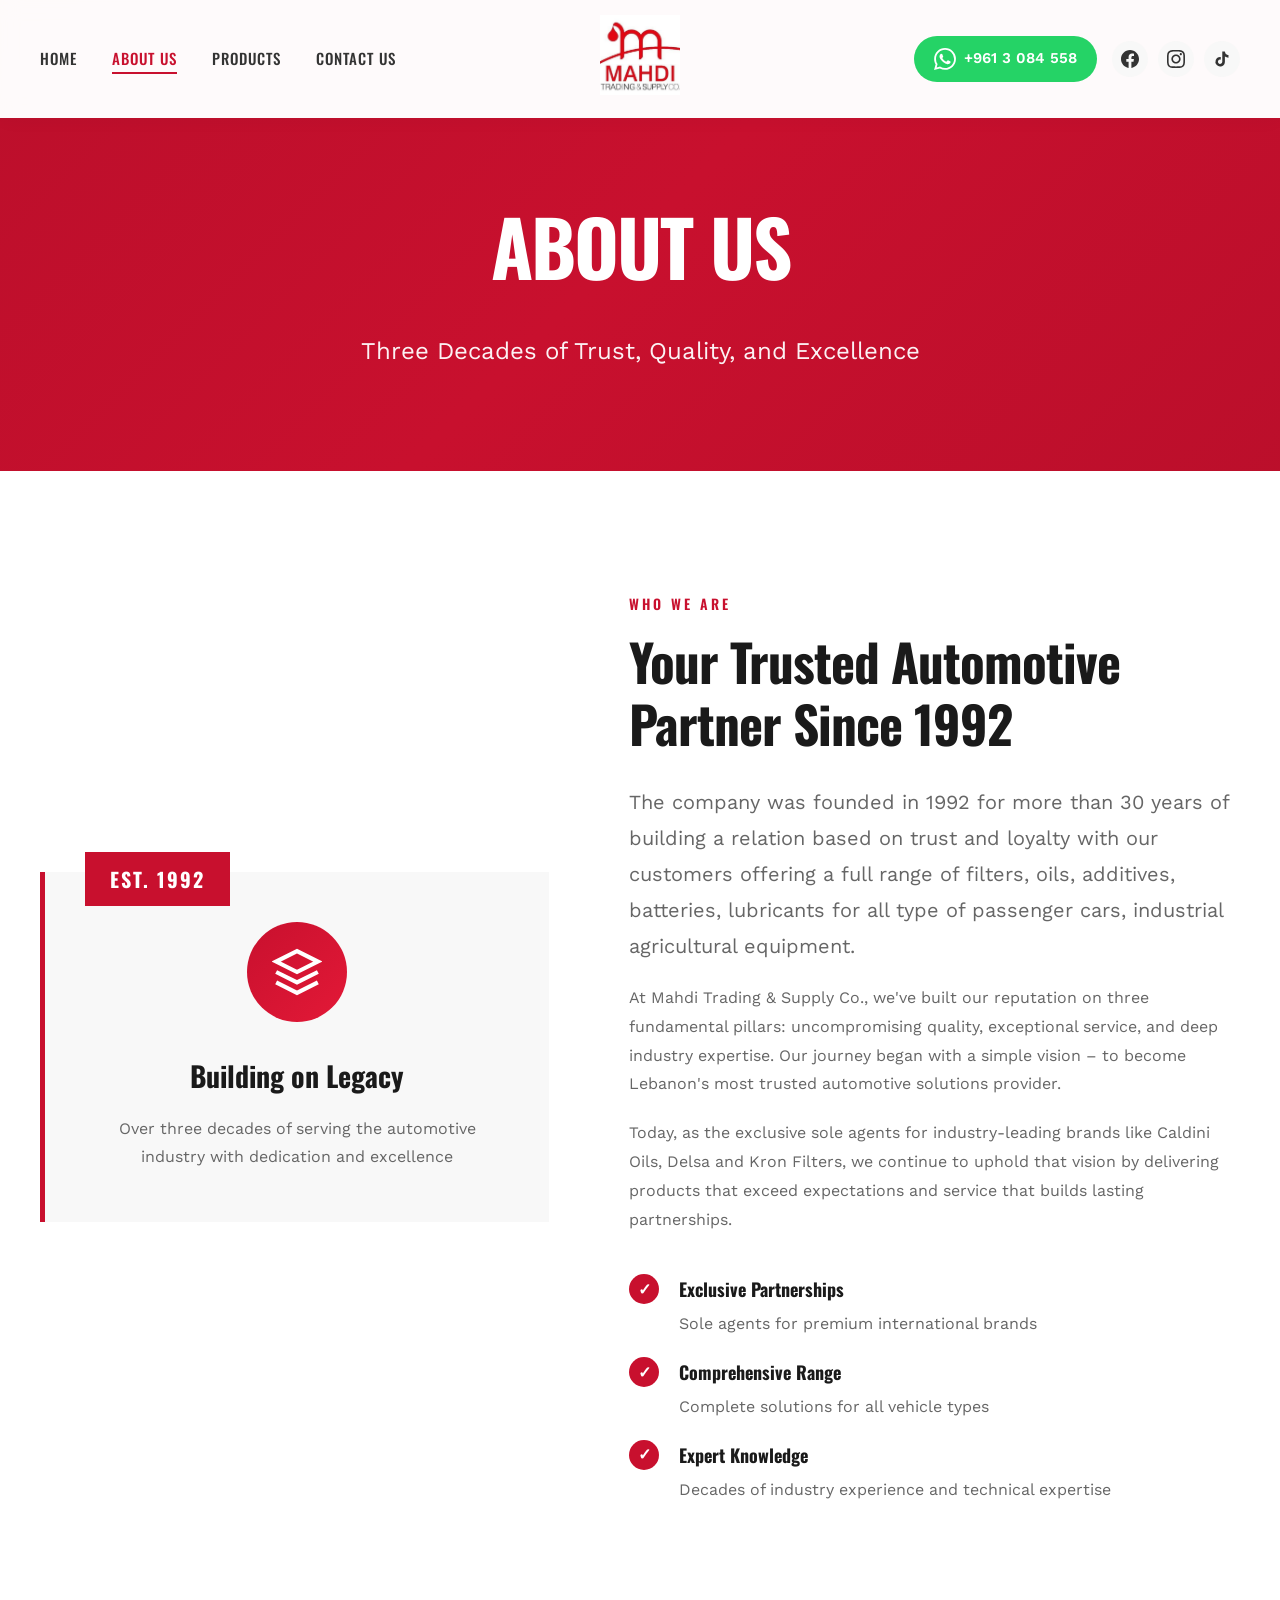
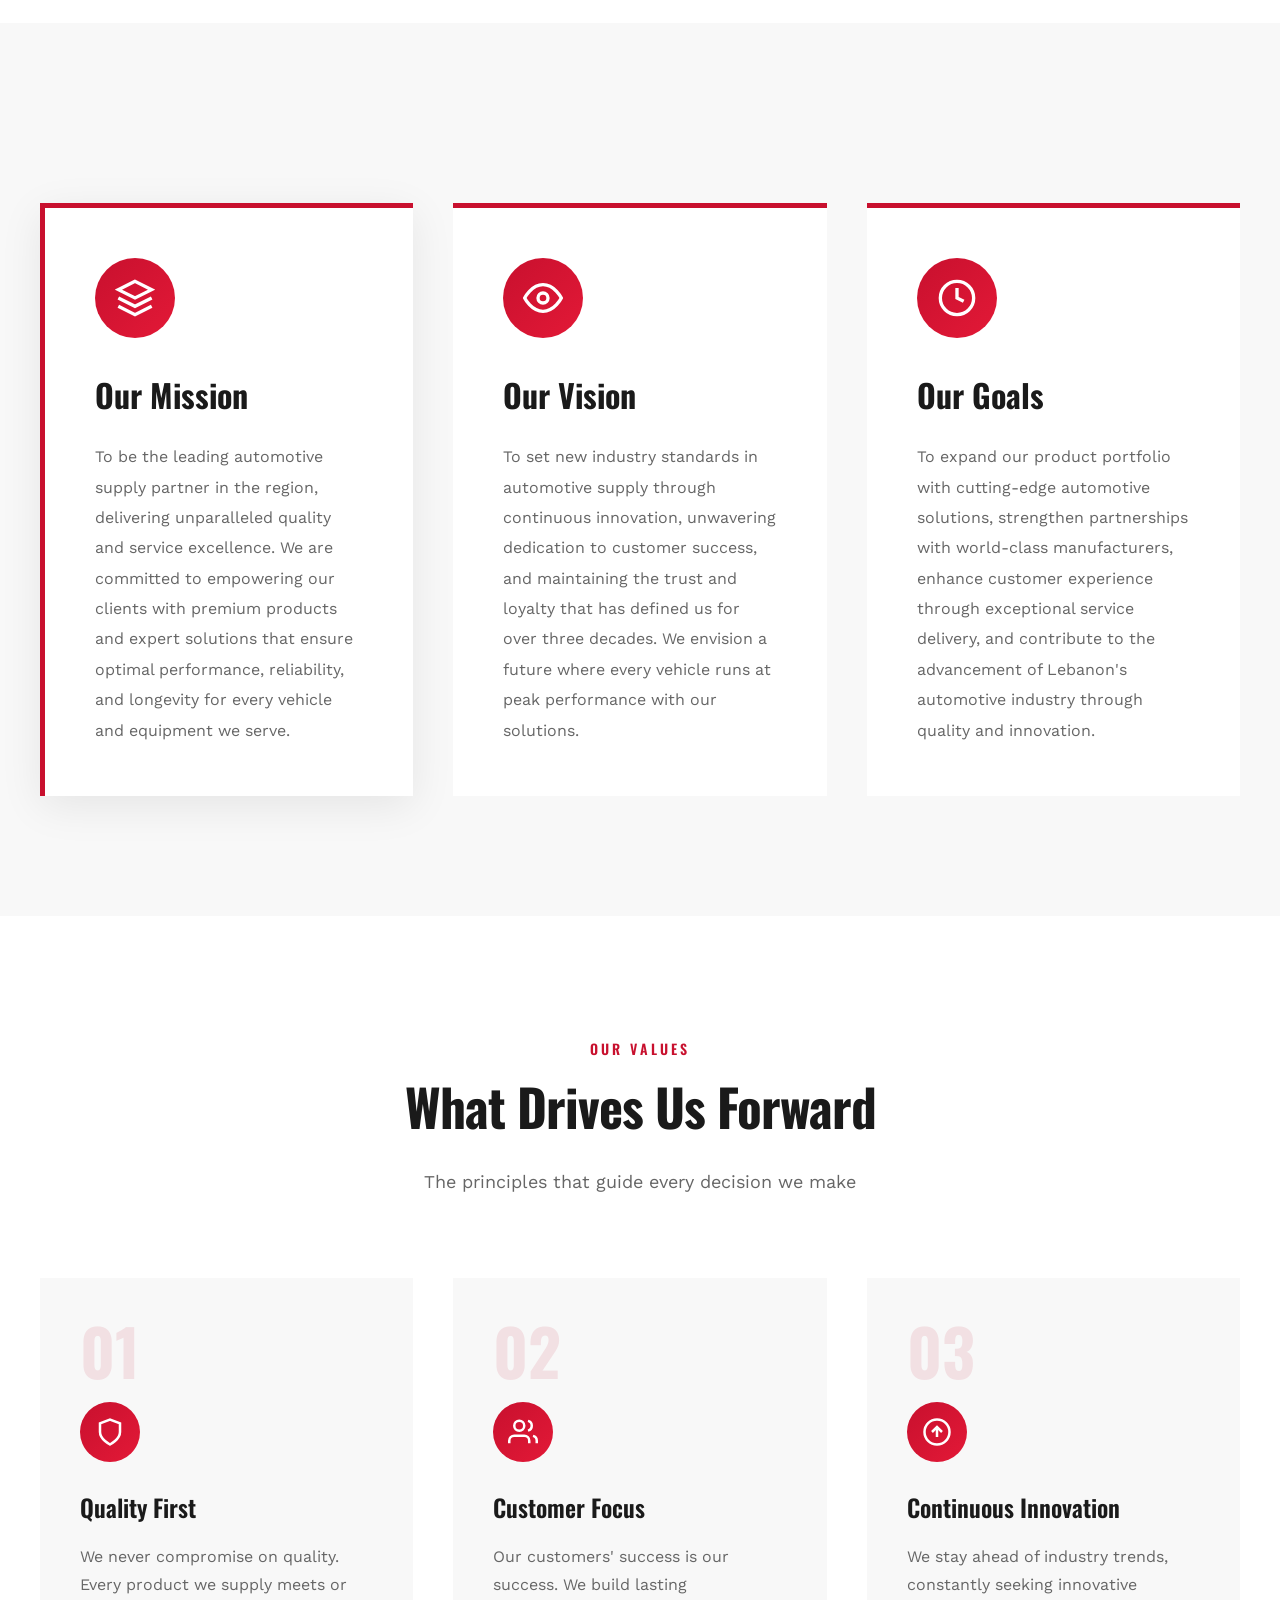
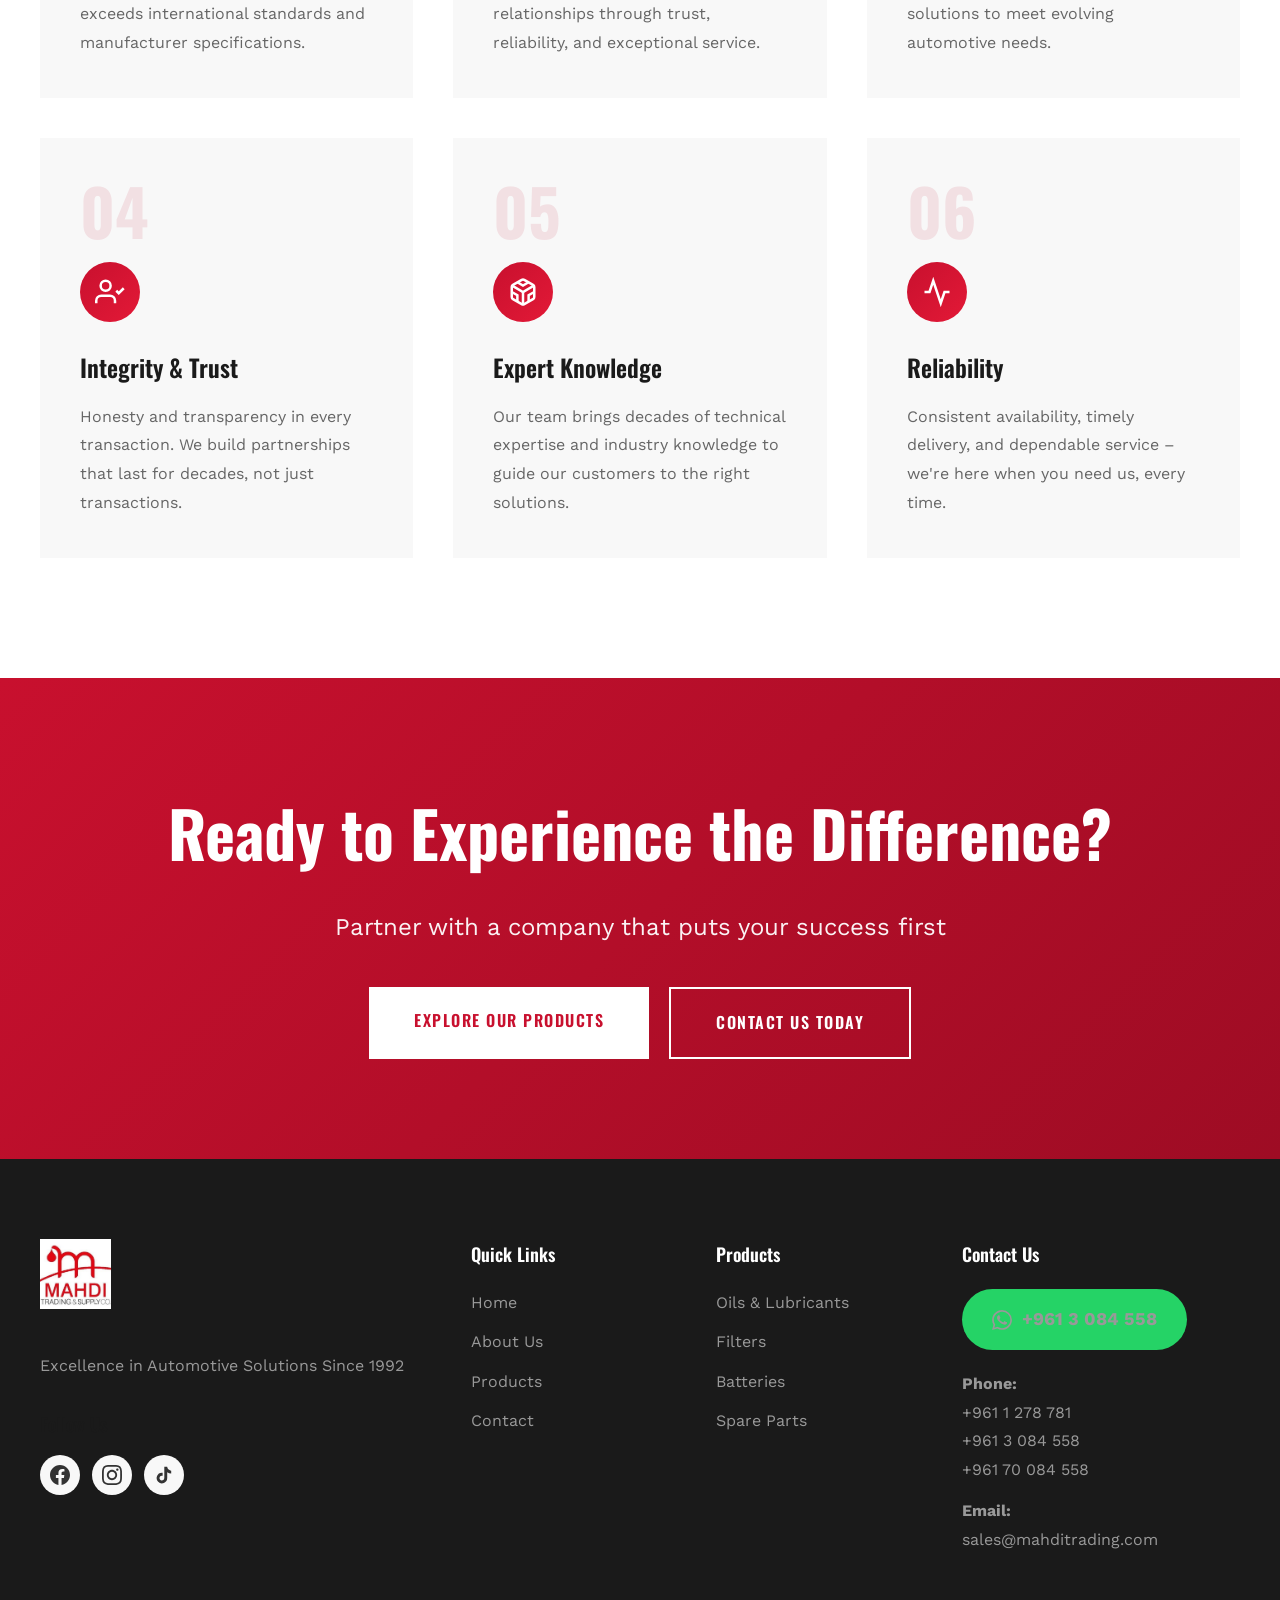
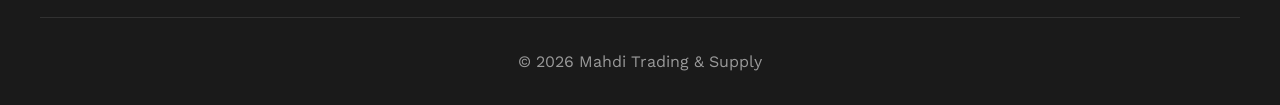
==== commit fcc8e587: "Tiktok + Email Mahdi Trading" ====
--- a/about.html
+++ b/about.html
@@ -10,6 +10,17 @@
     <link rel="preconnect" href="https://fonts.gstatic.com" crossorigin>
     <link href="https://fonts.googleapis.com/css2?family=Oswald:wght@400;500;600;700&family=Work+Sans:wght@300;400;500;600&display=swap" rel="stylesheet">
 </head>
+
+<!-- Google tag (gtag.js) -->
+<script async src="https://www.googletagmanager.com/gtag/js?id=G-47W12EKD5K"></script>
+<script>
+  window.dataLayer = window.dataLayer || [];
+  function gtag(){dataLayer.push(arguments);}
+  gtag('js', new Date());
+
+  gtag('config', 'G-47W12EKD5K');
+</script>
+
 <body class="about-page">
     <!-- Navigation -->
     <nav class="navbar" id="navbar">
@@ -55,11 +66,11 @@
                             <path d="M12 2.163c3.204 0 3.584.012 4.85.07 3.252.148 4.771 1.691 4.919 4.919.058 1.265.069 1.645.069 4.849 0 3.205-.012 3.584-.069 4.849-.149 3.225-1.664 4.771-4.919 4.919-1.266.058-1.644.07-4.85.07-3.204 0-3.584-.012-4.849-.07-3.26-.149-4.771-1.699-4.919-4.92-.058-1.265-.07-1.644-.07-4.849 0-3.204.013-3.583.07-4.849.149-3.227 1.664-4.771 4.919-4.919 1.266-.057 1.645-.069 4.849-.069zm0-2.163c-3.259 0-3.667.014-4.947.072-4.358.2-6.78 2.618-6.98 6.98-.059 1.281-.073 1.689-.073 4.948 0 3.259.014 3.668.072 4.948.2 4.358 2.618 6.78 6.98 6.98 1.281.058 1.689.072 4.948.072 3.259 0 3.668-.014 4.948-.072 4.354-.2 6.782-2.618 6.979-6.98.059-1.28.073-1.689.073-4.948 0-3.259-.014-3.667-.072-4.947-.196-4.354-2.617-6.78-6.979-6.98-1.281-.059-1.69-.073-4.949-.073zm0 5.838c-3.403 0-6.162 2.759-6.162 6.162s2.759 6.163 6.162 6.163 6.162-2.759 6.162-6.163c0-3.403-2.759-6.162-6.162-6.162zm0 10.162c-2.209 0-4-1.79-4-4 0-2.209 1.791-4 4-4s4 1.791 4 4c0 2.21-1.791 4-4 4zm6.406-11.845c-.796 0-1.441.645-1.441 1.44s.645 1.44 1.441 1.44c.795 0 1.439-.645 1.439-1.44s-.644-1.44-1.439-1.44z"/>
                         </svg>
                     </a>
-                    <a href="https://www.linkedin.com/company/your-company" target="_blank" class="social-icon" title="LinkedIn">
-                        <svg viewBox="0 0 24 24" fill="currentColor">
-                            <path d="M20.447 20.452h-3.554v-5.569c0-1.328-.027-3.037-1.852-3.037-1.853 0-2.136 1.445-2.136 2.939v5.667H9.351V9h3.414v1.561h.046c.477-.9 1.637-1.85 3.37-1.85 3.601 0 4.267 2.37 4.267 5.455v6.286zM5.337 7.433c-1.144 0-2.063-.926-2.063-2.065 0-1.138.92-2.063 2.063-2.063 1.14 0 2.064.925 2.064 2.063 0 1.139-.925 2.065-2.064 2.065zm1.782 13.019H3.555V9h3.564v11.452zM22.225 0H1.771C.792 0 0 .774 0 1.729v20.542C0 23.227.792 24 1.771 24h20.451C23.2 24 24 23.227 24 22.271V1.729C24 .774 23.2 0 22.222 0h.003z"/>
-                        </svg>
-                    </a>
+                    <a href="https://www.tiktok.com/@your-account" target="_blank" class="social-icon" title="TikTok">
+    			        <svg viewBox="0 0 24 24" fill="currentColor">
+        			        <path d="M19.59 6.69a4.83 4.83 0 0 1-3.77-4.25V2h-3.45v13.67a2.89 2.89 0 0 1-5.2 1.74 2.89 2.89 0 0 1 2.31-4.64 2.93 2.93 0 0 1 .88.13V9.4a6.84 6.84 0 0 0-1-.05A6.33 6.33 0 0 0 5 20.1a6.34 6.34 0 0 0 10.86-4.43v-7a8.16 8.16 0 0 0 4.77 1.52v-3.4a4.85 4.85 0 0 1-1-.1z"/>
+    			        </svg>
+		            </a>
                 </div>
             </div>
 
@@ -323,9 +334,9 @@
                                     <path d="M12 2.163c3.204 0 3.584.012 4.85.07 3.252.148 4.771 1.691 4.919 4.919.058 1.265.069 1.645.069 4.849 0 3.205-.012 3.584-.069 4.849-.149 3.225-1.664 4.771-4.919 4.919-1.266.058-1.644.07-4.85.07-3.204 0-3.584-.012-4.849-.07-3.26-.149-4.771-1.699-4.919-4.92-.058-1.265-.07-1.644-.07-4.849 0-3.204.013-3.583.07-4.849.149-3.227 1.664-4.771 4.919-4.919 1.266-.057 1.645-.069 4.849-.069zm0-2.163c-3.259 0-3.667.014-4.947.072-4.358.2-6.78 2.618-6.98 6.98-.059 1.281-.073 1.689-.073 4.948 0 3.259.014 3.668.072 4.948.2 4.358 2.618 6.78 6.98 6.98 1.281.058 1.689.072 4.948.072 3.259 0 3.668-.014 4.948-.072 4.354-.2 6.782-2.618 6.979-6.98.059-1.28.073-1.689.073-4.948 0-3.259-.014-3.667-.072-4.947-.196-4.354-2.617-6.78-6.979-6.98-1.281-.059-1.69-.073-4.949-.073zm0 5.838c-3.403 0-6.162 2.759-6.162 6.162s2.759 6.163 6.162 6.163 6.162-2.759 6.162-6.163c0-3.403-2.759-6.162-6.162-6.162zm0 10.162c-2.209 0-4-1.79-4-4 0-2.209 1.791-4 4-4s4 1.791 4 4c0 2.21-1.791 4-4 4zm6.406-11.845c-.796 0-1.441.645-1.441 1.44s.645 1.44 1.441 1.44c.795 0 1.439-.645 1.439-1.44s-.644-1.44-1.439-1.44z"/>
                                 </svg>
                             </a>
-                            <a href="https://www.linkedin.com/company/your-company" target="_blank" class="footer-social-icon" title="LinkedIn">
+                            <a href="https://www.tiktok.com/@your-account" target="_blank" class="footer-social-icon" title="TikTok">
                                 <svg viewBox="0 0 24 24" fill="currentColor">
-                                    <path d="M20.447 20.452h-3.554v-5.569c0-1.328-.027-3.037-1.852-3.037-1.853 0-2.136 1.445-2.136 2.939v5.667H9.351V9h3.414v1.561h.046c.477-.9 1.637-1.85 3.37-1.85 3.601 0 4.267 2.37 4.267 5.455v6.286zM5.337 7.433c-1.144 0-2.063-.926-2.063-2.065 0-1.138.92-2.063 2.063-2.063 1.14 0 2.064.925 2.064 2.063 0 1.139-.925 2.065-2.064 2.065zm1.782 13.019H3.555V9h3.564v11.452zM22.225 0H1.771C.792 0 0 .774 0 1.729v20.542C0 23.227.792 24 1.771 24h20.451C23.2 24 24 23.227 24 22.271V1.729C24 .774 23.2 0 22.222 0h.003z"/>
+                                    <path d="M19.59 6.69a4.83 4.83 0 0 1-3.77-4.25V2h-3.45v13.67a2.89 2.89 0 0 1-5.2 1.74 2.89 2.89 0 0 1 2.31-4.64 2.93 2.93 0 0 1 .88.13V9.4a6.84 6.84 0 0 0-1-.05A6.33 6.33 0 0 0 5 20.1a6.34 6.34 0 0 0 10.86-4.43v-7a8.16 8.16 0 0 0 4.77 1.52v-3.4a4.85 4.85 0 0 1-1-.1z"/>
                                 </svg>
                             </a>
                         </div>
@@ -368,7 +379,7 @@
                         <a href="tel:+96170084558">+961 70 084 558</a>
                     </p>
                     <p><strong>Email:</strong><br>
-                        <a href="mailto:mts_co@hotmail.com?subject=Product Inquiry&body=Hello, I would like to know more about..."><span class="__cf_email__" data-cfemail="8be6fff8d4e8e4cbe3e4ffe6eae2e7a5e8e4e6">mts_co@hotmail.com</span></a>
+                        <a href="mailto:sales@mahditrading.com?subject=Product Inquiry&body=Hello, I would like to know more about..."><span class="__cf_email__" data-cfemail="8be6fff8d4e8e4cbe3e4ffe6eae2e7a5e8e4e6">sales@mahditrading.com</span></a>
                     </p>
                 </div>
             </div>
--- a/styles.css
+++ b/styles.css
@@ -3401,7 +3401,7 @@
 }
 
 .social-icon:nth-child(3):hover {
-    background: #0077B5;
+    background: #000000;
     color: var(--white);
 }
 
@@ -3456,7 +3456,7 @@
 }
 
 .footer-social-icon:nth-child(3):hover {
-    background: #0077B5;
+    background: #000000;
     color: var(--white);
 }
 
@@ -3505,7 +3505,7 @@
 }
 
 .contact-social-link:nth-child(3):hover {
-    background: #0077B5;
+    background: #000000;
     color: var(--white);
 }
 
@@ -3557,6 +3557,75 @@
     letter-spacing: 1px;
 }
 
+/* Hero Banner Section */
+.hero-banner-section {
+    width: 100%;
+    max-width: 100%;
+    margin: 40px 0 60px 0;
+    padding: 0;
+    animation: fadeInUp 1s ease 0.6s both;
+}
+
+.hero-banner-container {
+    width: 100%;
+    border-radius: 20px;
+    overflow: hidden;
+    box-shadow: 0 20px 60px rgba(200, 16, 46, 0.15);
+    border: 3px solid var(--primary-red);
+    position: relative;
+    transition: var(--transition-smooth);
+}
+
+.hero-banner-container:hover {
+    transform: translateY(-5px);
+    box-shadow: 0 25px 80px rgba(200, 16, 46, 0.25);
+}
+
+.hero-banner-image {
+    width: 100%;
+    height: auto;
+    display: block;
+    object-fit: contain;
+}
+
+/* Responsive adjustments for hero banner */
+@media (max-width: 1024px) {
+    .hero-banner-section {
+        margin: 30px 0 50px 0;
+    }
+}
+
+@media (max-width: 768px) {
+    .hero-banner-section {
+        margin: 20px 0 40px 0;
+        padding: 0;
+    }
+    
+    .hero-banner-container {
+        border-radius: 15px;
+        border-width: 2px;
+    }
+    
+    .hero-intro {
+        margin-bottom: 20px;
+    }
+}
+
+@media (max-width: 480px) {
+    .hero-banner-section {
+        margin: 15px 0 30px 0;
+        padding: 0;
+    }
+    
+    .hero-banner-container {
+        border-radius: 10px;
+    }
+    
+    .hero-intro {
+        margin-bottom: 15px;
+    }
+}
+
 /* Category Images for Oil and Filter */
 .quick-cat-image {
     background: var(--white) !important;
@@ -3601,201 +3670,3 @@
         display: block !important;
     }
 }
-
-/* Full Width Hero Banner Carousel */
-.hero-banner-carousel {
-    width: 100%;
-    position: relative;
-    overflow: hidden;
-    margin-bottom: 60px;
-    background: var(--dark-gray);
-}
-
-.banner-slider {
-    width: 100%;
-    height: 400px;
-    position: relative;
-}
-
-.banner-slide {
-    display: none;
-    width: 100%;
-    height: 100%;
-    position: absolute;
-    top: 0;
-    left: 0;
-    animation: bannerFadeIn 0.8s ease;
-}
-
-.banner-slide.active {
-    display: block;
-}
-
-.banner-image {
-    width: 100%;
-    height: 100%;
-    object-fit: cover;
-    object-position: center;
-}
-
-/* Banner Navigation Arrows */
-.banner-prev,
-.banner-next {
-    position: absolute;
-    top: 50%;
-    transform: translateY(-50%);
-    background: rgba(0, 0, 0, 0.5);
-    color: var(--white);
-    border: none;
-    width: 60px;
-    height: 60px;
-    border-radius: 50%;
-    cursor: pointer;
-    display: flex;
-    align-items: center;
-    justify-content: center;
-    transition: all 0.3s ease;
-    z-index: 10;
-    backdrop-filter: blur(10px);
-}
-
-.banner-prev:hover,
-.banner-next:hover {
-    background: rgba(200, 16, 46, 0.9);
-    transform: translateY(-50%) scale(1.1);
-}
-
-.banner-prev {
-    left: 30px;
-}
-
-.banner-next {
-    right: 30px;
-}
-
-.banner-prev svg,
-.banner-next svg {
-    width: 28px;
-    height: 28px;
-}
-
-/* Banner Dots */
-.banner-dots {
-    position: absolute;
-    bottom: 20px;
-    left: 50%;
-    transform: translateX(-50%);
-    display: flex;
-    gap: 12px;
-    z-index: 10;
-}
-
-.banner-dot {
-    width: 14px;
-    height: 14px;
-    border-radius: 50%;
-    background: rgba(255, 255, 255, 0.5);
-    cursor: pointer;
-    transition: all 0.3s ease;
-    border: 2px solid rgba(255, 255, 255, 0.8);
-}
-
-.banner-dot:hover {
-    background: rgba(255, 255, 255, 0.8);
-    transform: scale(1.2);
-}
-
-.banner-dot.active {
-    background: var(--primary-red);
-    border-color: var(--primary-red);
-    width: 16px;
-    height: 16px;
-}
-
-/* Banner Fade Animation */
-@keyframes bannerFadeIn {
-    from {
-        opacity: 0;
-    }
-    to {
-        opacity: 1;
-    }
-}
-
-/* Responsive Banner */
-@media (max-width: 1024px) {
-    .banner-slider {
-        height: 350px;
-    }
-    
-    .banner-prev,
-    .banner-next {
-        width: 50px;
-        height: 50px;
-    }
-    
-    .banner-prev {
-        left: 20px;
-    }
-    
-    .banner-next {
-        right: 20px;
-    }
-    
-    .banner-prev svg,
-    .banner-next svg {
-        width: 24px;
-        height: 24px;
-    }
-}
-
-@media (max-width: 768px) {
-    .banner-slider {
-        height: 250px;
-    }
-    
-    .banner-prev,
-    .banner-next {
-        width: 40px;
-        height: 40px;
-    }
-    
-    .banner-prev {
-        left: 10px;
-    }
-    
-    .banner-next {
-        right: 10px;
-    }
-    
-    .banner-prev svg,
-    .banner-next svg {
-        width: 20px;
-        height: 20px;
-    }
-    
-    .banner-dots {
-        bottom: 15px;
-        gap: 8px;
-    }
-    
-    .banner-dot {
-        width: 10px;
-        height: 10px;
-    }
-    
-    .banner-dot.active {
-        width: 12px;
-        height: 12px;
-    }
-}
-
-@media (max-width: 480px) {
-    .banner-slider {
-        height: 200px;
-    }
-    
-    .hero-banner-carousel {
-        margin-bottom: 40px;
-    }
-}
